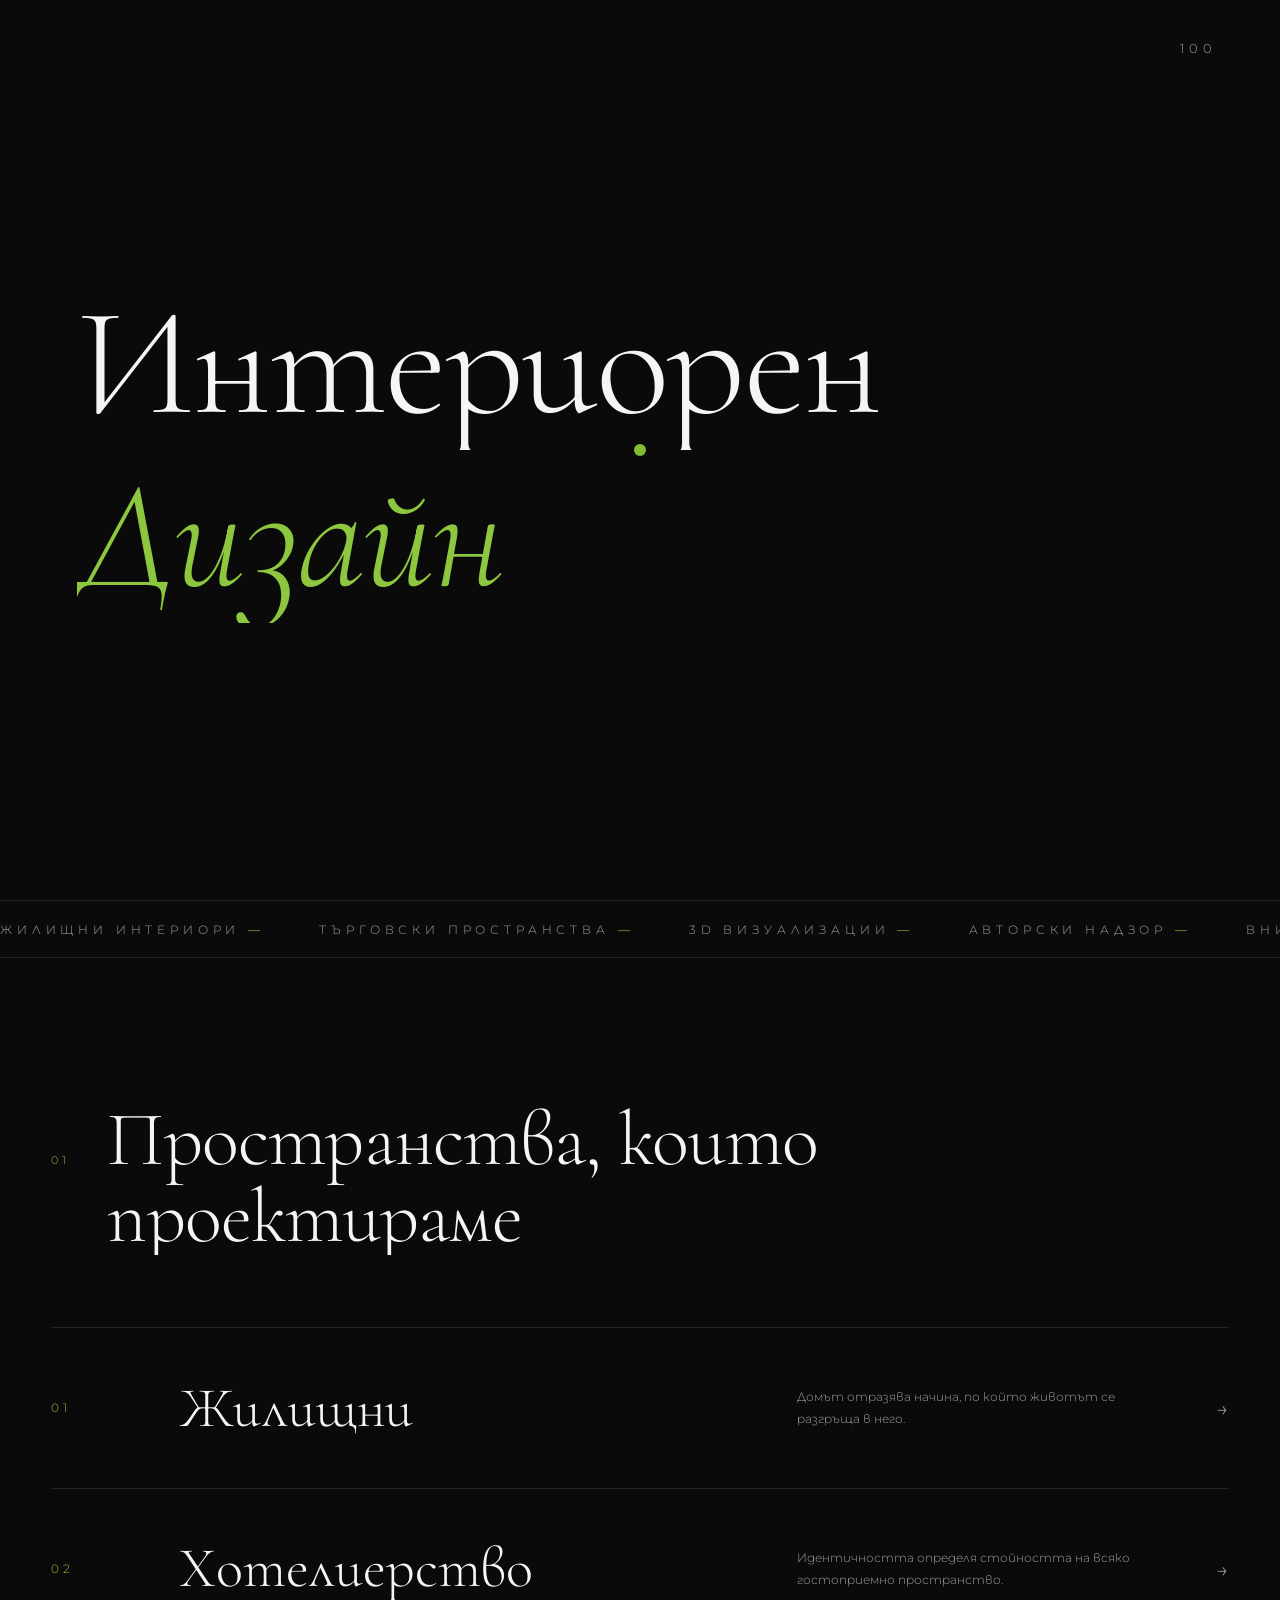
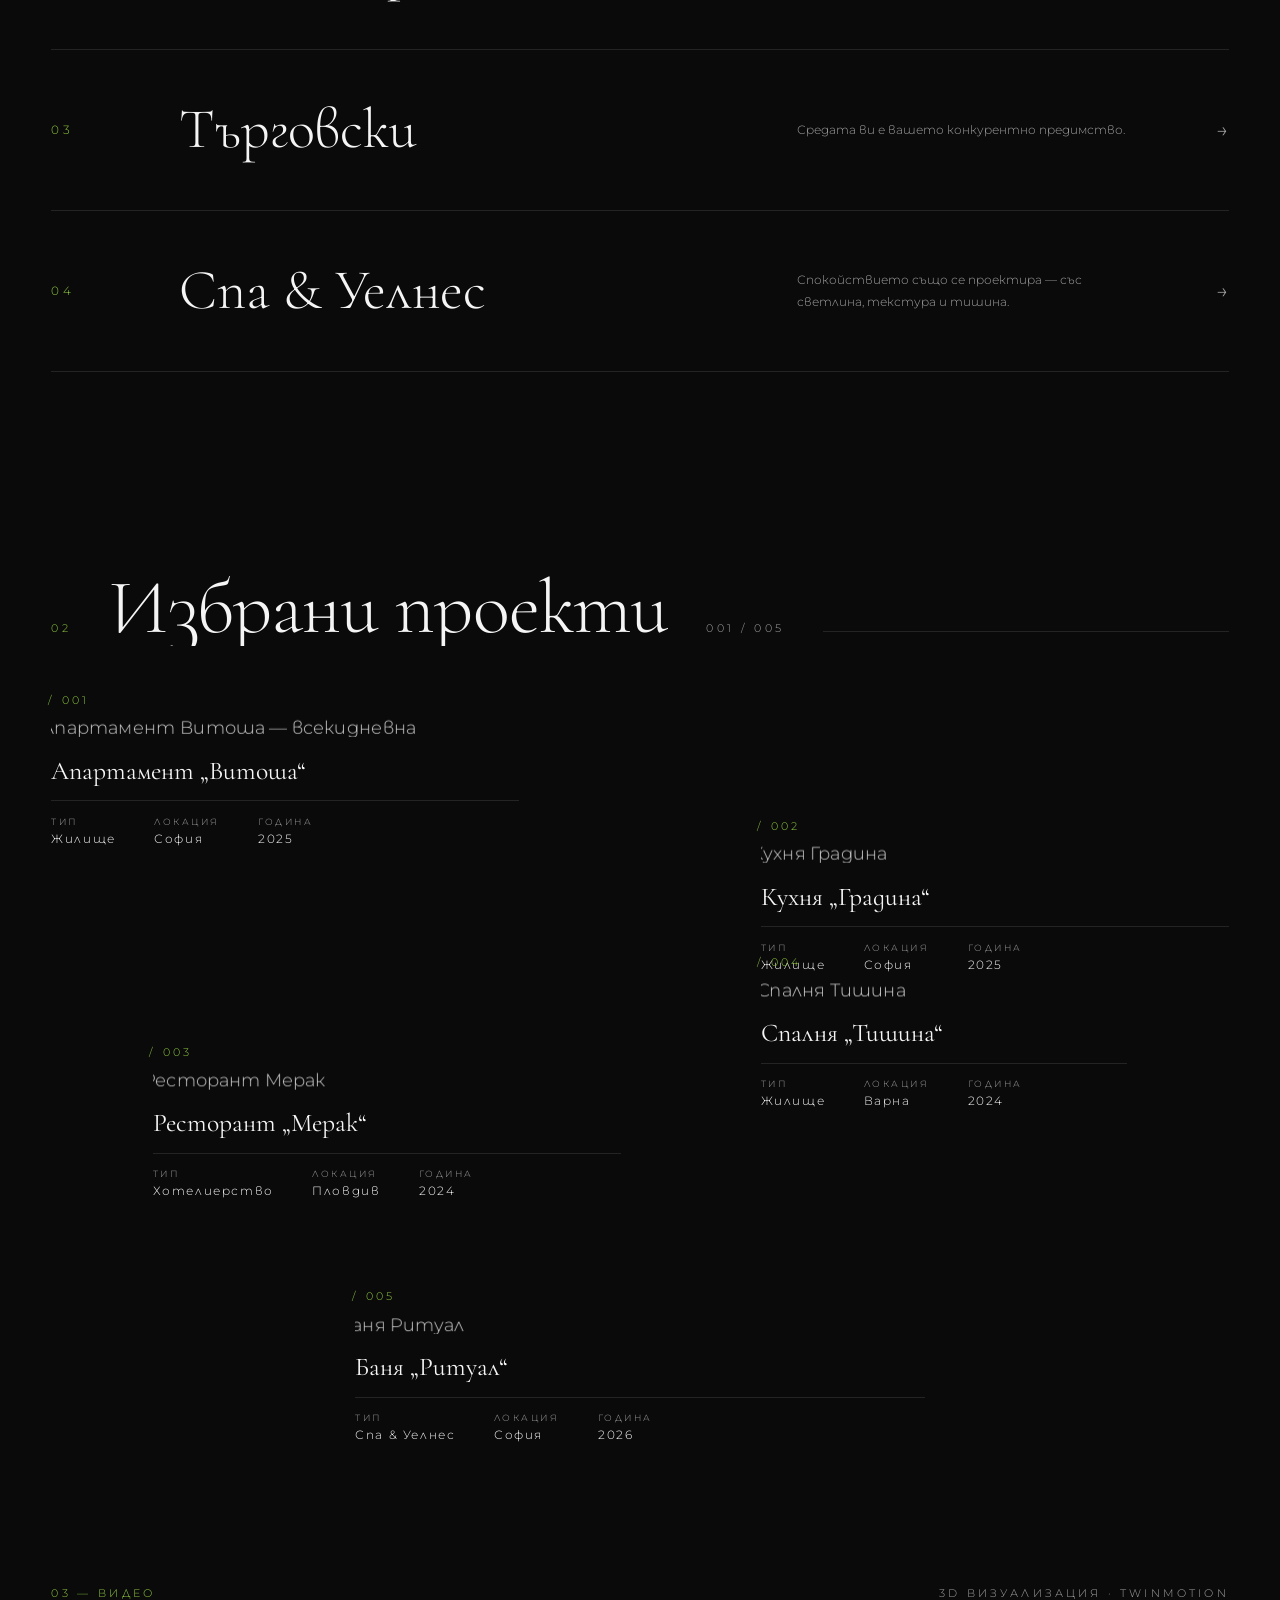
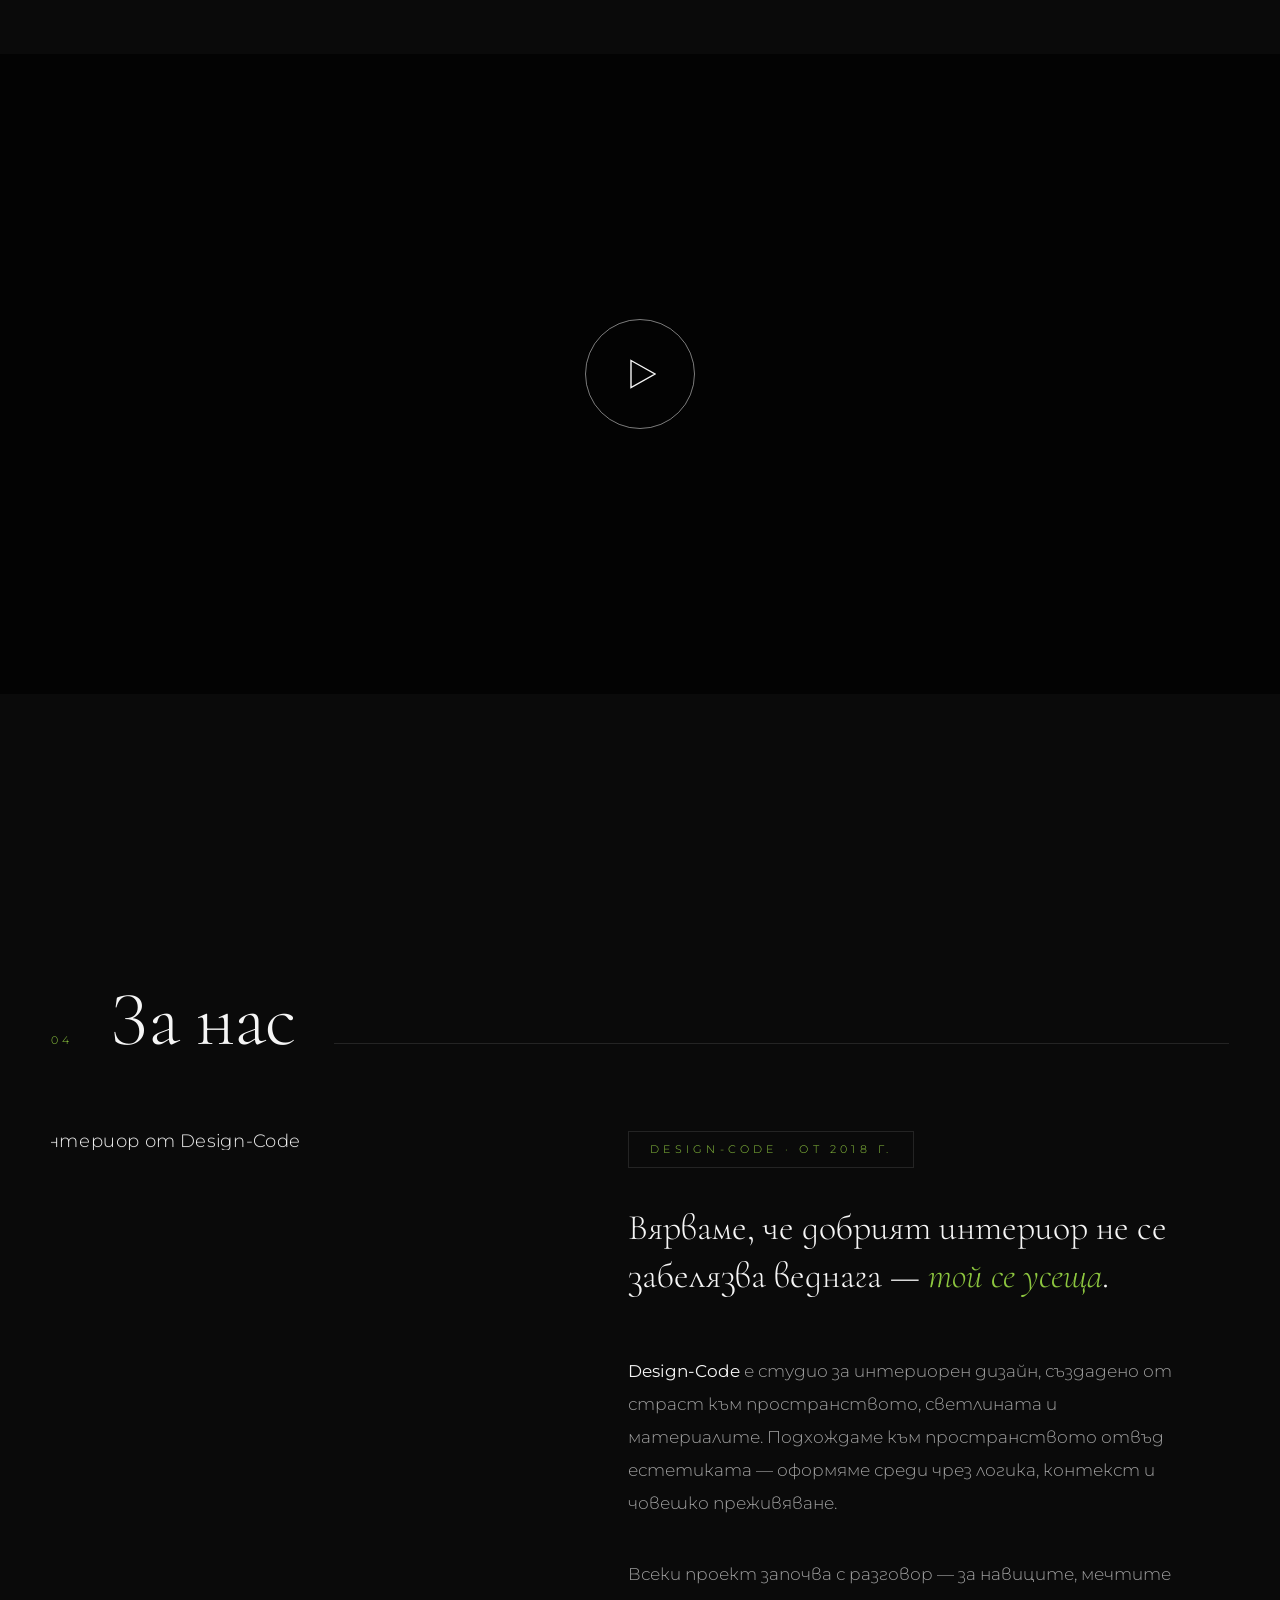
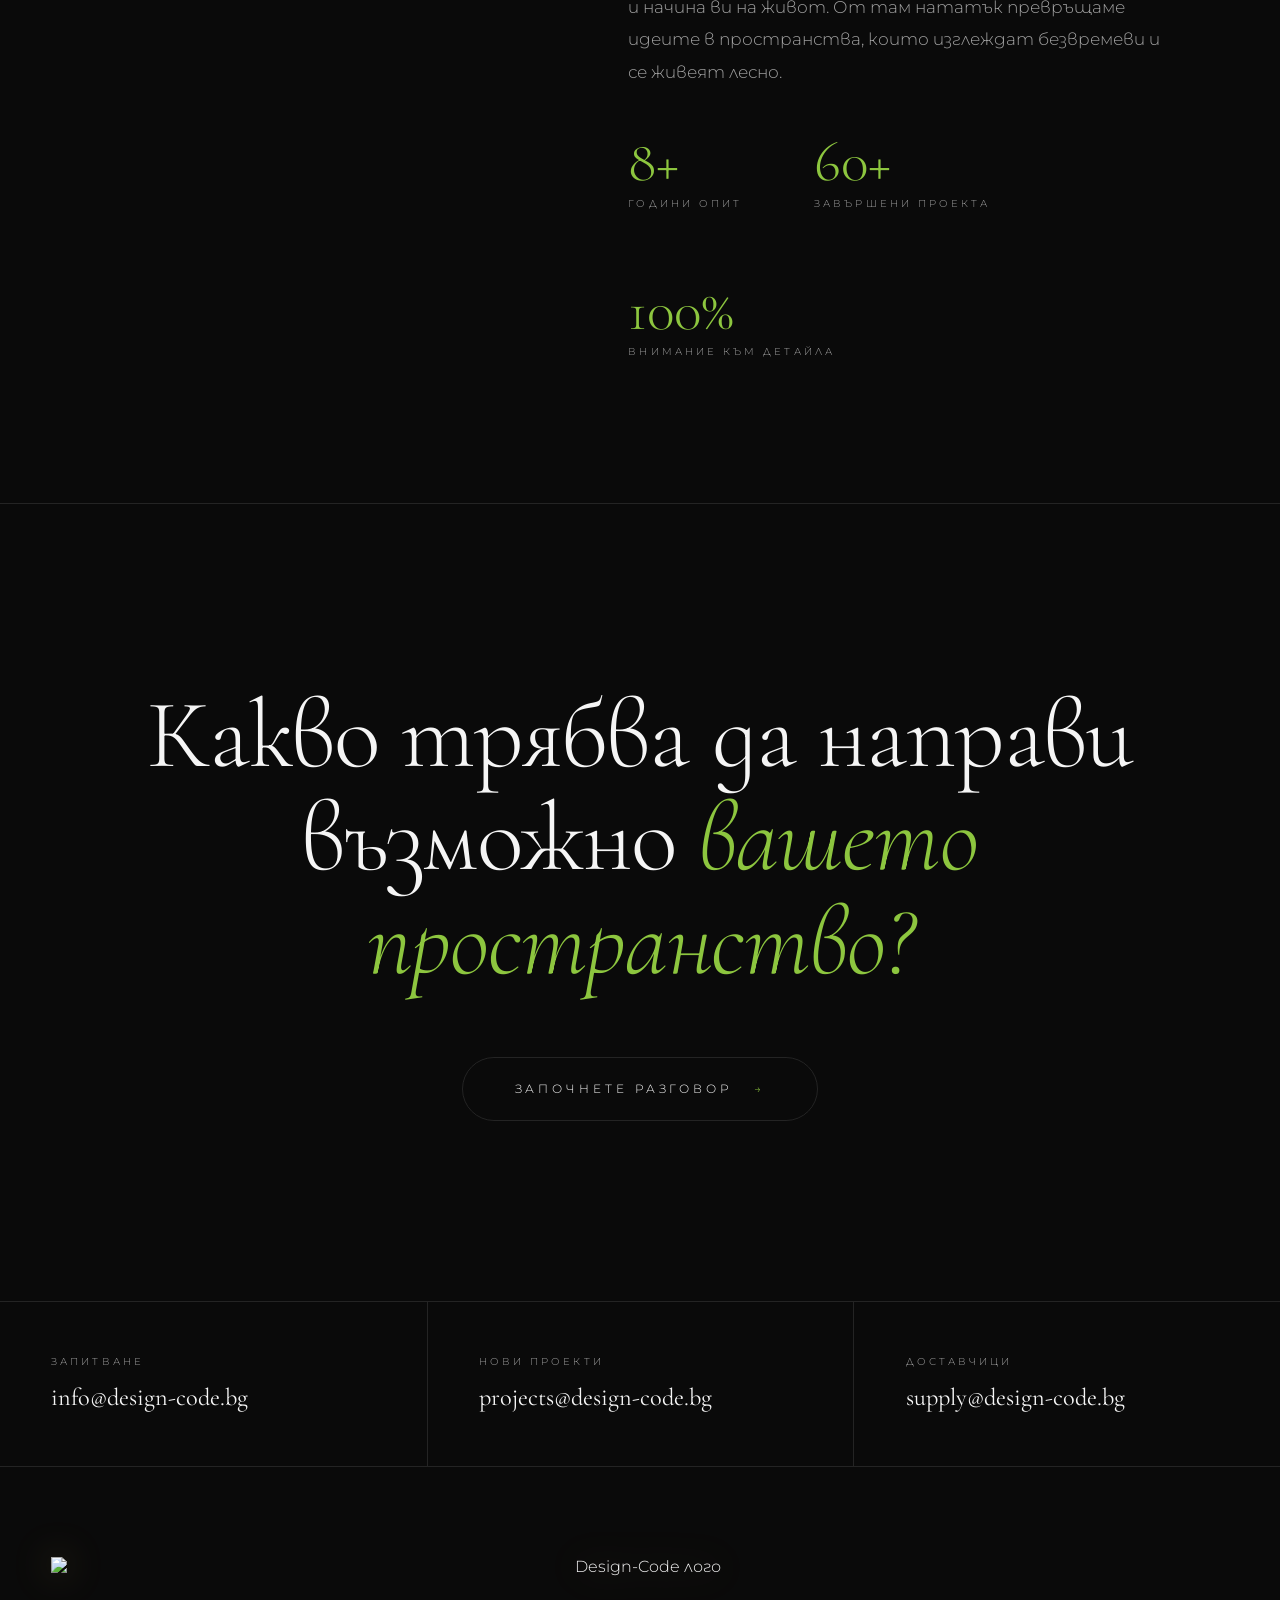
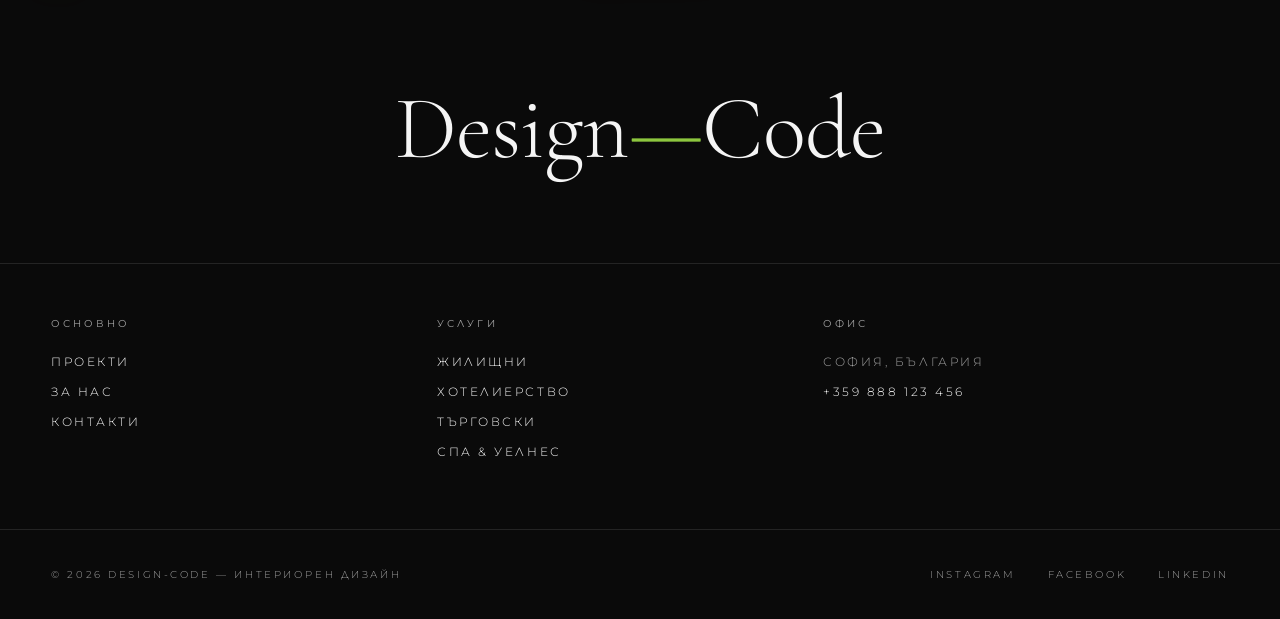
==== index.html @ 2e367672 "Add index.html (main landing page)" ====
<!DOCTYPE html>
<html lang="bg">
<head>
<meta charset="UTF-8">
<meta name="viewport" content="width=device-width, initial-scale=1.0">
<title>Design-Code — Интериорен Дизайн</title>
<meta name="description" content="Design-Code — студио за луксозен интериорен дизайн. Създаваме пространства с внимание към детайла.">
<link rel="icon" type="image/png" href="assets/favicon.png">
<link rel="preconnect" href="https://fonts.googleapis.com">
<link rel="preconnect" href="https://fonts.gstatic.com" crossorigin>
<link href="https://fonts.googleapis.com/css2?family=Cormorant+Garamond:ital,wght@0,300;0,400;1,300;1,400&family=Montserrat:wght@200;300;400;500&display=swap" rel="stylesheet">
<style>
:root{
  --bg:#0a0a0a;
  --panel:#141414;
  --line:#242424;
  --text:#f5f5f5;
  --muted:#a0a0a0;
  --accent:#8dc63f;
  --accent-dim:#6fa832;
  --gold:#d8b454;
  --ease:cubic-bezier(0.83,0.01,0.29,1);
  --serif:'Cormorant Garamond',serif;
  --sans:'Montserrat',sans-serif;
}
*{margin:0;padding:0;box-sizing:border-box}
html{scroll-behavior:auto}
body{
  background:var(--bg);
  color:var(--text);
  font-family:var(--sans);
  font-weight:300;
  overflow-x:hidden;
  cursor:none;
}
::selection{background:var(--accent);color:#0a0a0a}
::-webkit-scrollbar{width:7px}
::-webkit-scrollbar-track{background:var(--bg)}
::-webkit-scrollbar-thumb{background:#2c2c2c;border-radius:10px}
a{color:inherit;text-decoration:none;cursor:none}
button{cursor:none}
img{display:block;max-width:100%}

/* ---------- custom cursor ---------- */
.cursor{
  position:fixed;top:0;left:0;
  width:12px;height:12px;border-radius:50%;
  background:var(--accent);
  mix-blend-mode:difference;
  pointer-events:none;z-index:1200;
  transition:width .35s var(--ease),height .35s var(--ease),opacity .3s;
}
.cursor.is-hover{width:56px;height:56px}
@media (hover:none){.cursor{display:none}body,a,button{cursor:auto}}

/* ---------- loader ---------- */
.loader{
  position:fixed;inset:0;z-index:1100;
  background:var(--bg);
  display:flex;flex-direction:column;justify-content:center;
  padding:0 6vw;
  transition:opacity .8s var(--ease);
}
.loader.done{opacity:0;pointer-events:none}
.loader__pct{
  position:absolute;top:4.5vh;right:5vw;
  font-size:.8rem;letter-spacing:.35em;color:var(--muted);
}
.loader__line{overflow:hidden;height:13.5vw;display:flex;align-items:center}
.loader__line span{
  display:block;
  font-family:var(--serif);font-weight:300;
  font-size:12vw;line-height:1;letter-spacing:-.01em;
  transform:translate3d(0,115%,0);
}
.loader__line:nth-child(3) span{font-style:italic;color:var(--accent)}
.loader.go .loader__line span{
  transform:translate3d(0,0,0);
  transition:transform 1.6s var(--ease);
}
.loader.go .loader__line:nth-child(3) span{transition-delay:.18s}

/* ---------- nav ---------- */
.nav{
  position:fixed;top:0;left:0;right:0;z-index:900;
  display:flex;justify-content:space-between;align-items:stretch;
  padding:0 4vw;
  transition:transform .6s var(--ease),background .4s;
}
.nav.hidden{transform:translateY(-110%)}
.nav.scrolled{background:rgba(10,10,10,.85);backdrop-filter:blur(14px)}
.nav__brand{display:flex;align-items:center;gap:.9rem;padding:1.4rem 0}
.nav__brand img{height:44px;width:auto;filter:drop-shadow(0 0 12px rgba(216,180,84,.25))}
.nav__name{font-size:.72rem;letter-spacing:.42em;text-transform:uppercase;font-weight:400}
.nav__name em{font-style:normal;color:var(--accent)}
.nav__links{display:flex;align-items:stretch}
.nav__item{position:relative;display:flex;align-items:center}
.nav__links a,.nav__drop-btn{
  display:flex;align-items:center;gap:.5rem;
  font-family:var(--sans);font-size:.66rem;letter-spacing:.3em;text-transform:uppercase;color:var(--muted);
  padding:1.6rem 1.5rem;background:none;border:0;
  border-left:1px solid var(--line);
  transition:color .3s;
}
.nav__item:last-child{border-right:1px solid var(--line)}
.nav__links a:hover,.nav__drop-btn:hover,.nav__item.open .nav__drop-btn{color:var(--text)}
.nav__drop-btn .plus{display:inline-block;transition:transform .45s var(--ease);color:var(--accent)}
.nav__item.open .plus{transform:rotate(45deg)}
/* dropdown */
.dropdown{
  position:absolute;top:100%;left:0;min-width:22rem;
  background:rgba(14,14,14,.97);backdrop-filter:blur(18px);
  border:1px solid var(--line);border-top:0;
  opacity:0;visibility:hidden;transform:translateY(-8px);
  transition:.45s var(--ease);
}
.nav__item.open .dropdown{opacity:1;visibility:visible;transform:none}
.dropdown a{
  display:flex;align-items:baseline;gap:1.1rem;
  padding:1.15rem 1.5rem;border:0;border-top:1px solid var(--line);
  font-size:.66rem;letter-spacing:.26em;text-transform:uppercase;color:var(--muted);
  transition:color .3s,padding-left .4s var(--ease),background .3s;
}
.dropdown a i{font-style:normal;font-size:.6rem;color:var(--accent);letter-spacing:.15em}
.dropdown a:hover{color:var(--text);padding-left:2.1rem;background:rgba(141,198,63,.05)}

.burger{display:none;flex-direction:column;gap:7px;background:none;border:0;padding:6px;align-self:center}
.burger span{display:block;width:30px;height:1px;background:var(--text);transition:.4s var(--ease)}
.burger.open span:nth-child(1){transform:rotate(45deg) translate(4px,4px)}
.burger.open span:nth-child(2){transform:rotate(-45deg) translate(4px,-4px)}
.menu-overlay{
  position:fixed;inset:0;z-index:850;background:rgba(10,10,10,.97);
  display:flex;flex-direction:column;justify-content:center;padding:0 8vw;gap:2.2rem;
  opacity:0;visibility:hidden;transition:.5s var(--ease);
}
.menu-overlay.open{opacity:1;visibility:visible}
.menu-overlay a{
  font-family:var(--serif);font-size:11vw;line-height:1;font-weight:300;
  color:var(--text);transition:color .3s,letter-spacing .5s var(--ease);
}
.menu-overlay a:hover{color:var(--accent);letter-spacing:.04em}

/* ---------- hero ---------- */
.hero{
  min-height:100svh;position:relative;
  display:flex;flex-direction:column;justify-content:flex-end;
  padding:16vh 4vw 7vh;overflow:hidden;
}
.hero__bg{position:absolute;inset:0;z-index:0}
.hero__bg img{
  width:100%;height:112%;object-fit:cover;
  filter:brightness(.34) saturate(.85);
  transform:scale(1.08);
  animation:heroZoom 14s var(--ease) forwards;
}
@keyframes heroZoom{to{transform:scale(1)}}
.hero__bg::after{
  content:"";position:absolute;inset:0;
  background:linear-gradient(180deg,rgba(10,10,10,.55) 0%,rgba(10,10,10,.15) 45%,rgba(10,10,10,.88) 100%);
}
.hero__inner{position:relative;z-index:1}
.hero__line{overflow:hidden}
.hero__line span{
  display:block;
  font-family:var(--serif);font-weight:300;
  font-size:clamp(3.4rem,14.5vw,15rem);
  line-height:.94;letter-spacing:-.015em;
  transform:translate3d(0,115%,0);
}
.hero__line--two{text-align:right}
.hero__line--two span{font-style:italic;color:transparent;-webkit-text-stroke:1px var(--text);transition:color 1.2s ease .9s}
.hero.loaded .hero__line span{transform:translate3d(0,0,0);transition:transform 1.7s var(--ease)}
.hero.loaded .hero__line--two span{transition-delay:.15s;color:var(--accent)}
.hero__meta{
  display:flex;justify-content:space-between;align-items:flex-end;
  margin-top:8vh;gap:2rem;
  font-size:.66rem;letter-spacing:.34em;text-transform:uppercase;color:var(--muted);
  opacity:0;transition:opacity 1.2s ease 1.1s;
}
.hero.loaded .hero__meta{opacity:1}
.hero__cta{
  display:inline-flex;align-items:center;gap:1.2rem;
  font-size:.7rem;letter-spacing:.34em;text-transform:uppercase;color:var(--text);
  border-bottom:1px solid var(--line);padding-bottom:.9rem;
  transition:border-color .4s;
}
.hero__cta .arr{
  display:inline-block;transition:transform .5s var(--ease);color:var(--accent);font-size:1rem;
}
.hero__cta:hover{border-color:var(--accent)}
.hero__cta:hover .arr{transform:translateX(10px)}
.hero__scroll{display:flex;align-items:center;gap:.9rem}
.hero__scroll i{
  display:block;width:1px;height:56px;background:linear-gradient(var(--accent),transparent);
  animation:drip 2.2s var(--ease) infinite;
}
@keyframes drip{0%{transform:scaleY(0);transform-origin:top}45%{transform:scaleY(1);transform-origin:top}55%{transform:scaleY(1);transform-origin:bottom}100%{transform:scaleY(0);transform-origin:bottom}}

/* ---------- marquee ---------- */
.marquee{
  border-top:1px solid var(--line);border-bottom:1px solid var(--line);
  overflow:hidden;white-space:nowrap;padding:1.15rem 0;position:relative;z-index:2;background:var(--bg);
}
.marquee__track{display:inline-flex;gap:3.4rem;animation:roll 26s linear infinite;will-change:transform}
.marquee__track span{font-size:.72rem;letter-spacing:.42em;text-transform:uppercase;color:var(--muted)}
.marquee__track b{color:var(--accent);font-weight:400}
@keyframes roll{to{transform:translateX(-50%)}}

/* ---------- shared section ---------- */
.section{padding:16vh 4vw;position:relative}
.section__head{display:flex;align-items:baseline;gap:2.4rem;margin-bottom:8vh}
.section__index{font-size:.7rem;letter-spacing:.3em;color:var(--accent)}
.section__counter{font-size:.7rem;letter-spacing:.3em;color:var(--muted)}
.section__title{
  font-family:var(--serif);font-weight:300;
  font-size:clamp(2.6rem,6vw,5.6rem);line-height:1;letter-spacing:-.01em;
  overflow:hidden;
}
.section__title span{display:block;transform:translate3d(0,110%,0);transition:transform 1.4s var(--ease)}
.inview .section__title span{transform:translate3d(0,0,0)}
.section__rule{flex:1;height:1px;background:var(--line);transform:scaleX(0);transform-origin:left;transition:transform 1.6s var(--ease) .2s}
.inview .section__rule{transform:scaleX(1)}

.reveal{opacity:0;transform:translateY(60px);transition:opacity 1.1s ease,transform 1.3s var(--ease)}
.inview .reveal,.reveal.inview{opacity:1;transform:none}
.reveal[data-d="1"]{transition-delay:.12s}.reveal[data-d="2"]{transition-delay:.24s}
.reveal[data-d="3"]{transition-delay:.36s}.reveal[data-d="4"]{transition-delay:.48s}

/* ---------- spaces (numbered rows + floating preview) ---------- */
.spaces{border-top:1px solid var(--line)}
.space{
  display:grid;grid-template-columns:6rem 1fr minmax(14rem,22rem) 3rem;align-items:center;gap:2rem;
  padding:3.2rem 0;border-bottom:1px solid var(--line);position:relative;
}
.space::before{
  content:"";position:absolute;inset:0;background:var(--panel);
  transform:scaleY(0);transform-origin:bottom;transition:transform .6s var(--ease);
}
.space:hover::before{transform:scaleY(1)}
.space>*{position:relative}
.space__num{font-size:.72rem;letter-spacing:.3em;color:var(--accent)}
.space__name{
  font-family:var(--serif);font-weight:300;
  font-size:clamp(1.9rem,4.4vw,3.8rem);line-height:1.02;
  transition:transform .6s var(--ease),color .4s;
}
.space:hover .space__name{transform:translateX(1.6rem);color:var(--accent)}
.space__desc{font-size:.78rem;line-height:1.75;color:var(--muted)}
.space__arr{
  justify-self:end;font-size:1.3rem;color:var(--muted);
  transition:transform .5s var(--ease),color .3s;
}
.space:hover .space__arr{transform:translateX(8px) rotate(-45deg);color:var(--accent)}
.space-preview{
  position:fixed;top:0;left:0;z-index:600;pointer-events:none;
  width:min(24vw,330px);aspect-ratio:3/2;overflow:hidden;
  opacity:0;
  transition:opacity .45s var(--ease);
  box-shadow:0 30px 80px rgba(0,0,0,.6);
}
.space-preview.on{opacity:1}
.space-preview img{position:absolute;inset:0;width:100%;height:100%;object-fit:cover;opacity:0;transition:opacity .4s}
.space-preview img.active{opacity:1}

/* ---------- projects ---------- */
.projects{display:grid;grid-template-columns:repeat(12,1fr);gap:7vh 3vw}
.project{position:relative;display:block}
.project:nth-child(1){grid-column:1/6}
.project:nth-child(2){grid-column:8/13;margin-top:14vh}
.project:nth-child(3){grid-column:2/7;margin-top:4vh}
.project:nth-child(4){grid-column:8/12;margin-top:-6vh}
.project:nth-child(5){grid-column:4/10;margin-top:6vh}
.project__frame{overflow:hidden;position:relative}
.project__frame img{
  width:100%;height:auto;
  transform:scale(1.12);
  transition:transform 1.4s var(--ease),filter 1.4s var(--ease);
  filter:brightness(.82);
  will-change:transform;
}
.project:hover .project__frame img{transform:scale(1.02);filter:brightness(1)}
.project__frame::after{
  content:"Виж проекта";
  position:absolute;inset:0;display:flex;align-items:center;justify-content:center;
  font-size:.66rem;letter-spacing:.4em;text-transform:uppercase;color:var(--text);
  background:rgba(10,10,10,.45);opacity:0;transition:opacity .5s;
}
.project:hover .project__frame::after{opacity:1}
.project__info{display:flex;justify-content:space-between;align-items:baseline;margin-top:1.1rem}
.project__name{font-family:var(--serif);font-size:1.6rem;font-weight:400}
.project__num{
  position:absolute;top:-1.6rem;left:-.2rem;
  font-size:.68rem;letter-spacing:.3em;color:var(--accent);
}
.project__meta{
  display:flex;gap:2.4rem;margin-top:.9rem;padding-top:.9rem;border-top:1px solid var(--line);
}
.project__meta div{display:flex;flex-direction:column;gap:.3rem}
.project__meta dt{font-size:.56rem;letter-spacing:.28em;text-transform:uppercase;color:var(--muted)}
.project__meta dd{font-size:.72rem;letter-spacing:.14em;color:var(--text)}

/* ---------- showreel ---------- */
.showreel{padding:0 0 16vh}
.showreel__head{padding:0 4vw;margin-bottom:6vh;display:flex;justify-content:space-between;align-items:baseline}
.showreel__label{font-size:.7rem;letter-spacing:.3em;color:var(--accent);text-transform:uppercase}
.showreel__hint{font-size:.66rem;letter-spacing:.3em;color:var(--muted);text-transform:uppercase}
.showreel__wrap{position:relative;width:100%;overflow:hidden;background:#000}
.showreel__wrap video{width:100%;height:auto;display:block;filter:brightness(.92)}
.showreel__btn{
  position:absolute;inset:0;display:flex;align-items:center;justify-content:center;
  background:rgba(10,10,10,.35);transition:opacity .5s,visibility .5s;
}
.showreel__btn.hide{opacity:0;visibility:hidden}
.showreel__play{
  width:110px;height:110px;border-radius:50%;
  border:1px solid rgba(245,245,245,.5);
  display:flex;align-items:center;justify-content:center;
  transition:transform .5s var(--ease),border-color .4s,background .4s;
  backdrop-filter:blur(6px);
}
.showreel__play svg{margin-left:5px;stroke:var(--text);transition:stroke .3s}
.showreel__btn:hover .showreel__play{transform:scale(1.12);border-color:var(--accent);background:rgba(141,198,63,.12)}
.showreel__btn:hover .showreel__play svg{stroke:var(--accent)}

/* ---------- about ---------- */
.about{display:grid;grid-template-columns:5fr 6fr;gap:6vw;align-items:start}
.about__sticky{position:sticky;top:14vh}
.about__sticky .frame{overflow:hidden}
.about__sticky img{transform:scale(1.15);will-change:transform}
.about__since{
  display:inline-block;font-size:.66rem;letter-spacing:.4em;text-transform:uppercase;
  color:var(--accent);border:1px solid var(--line);padding:.7rem 1.3rem;margin-bottom:4vh;
}
.about__text p{
  font-size:clamp(1rem,1.35vw,1.25rem);line-height:1.9;color:var(--muted);
  margin-bottom:2.4rem;max-width:34rem;
}
.about__text p strong{color:var(--text);font-weight:400}
.about__lead{
  font-family:var(--serif);font-weight:300;
  font-size:clamp(1.7rem,2.8vw,2.6rem)!important;line-height:1.35!important;
  color:var(--text)!important;margin-bottom:3.4rem!important;
}
.stats{display:flex;gap:4.5rem;margin-top:5vh;flex-wrap:wrap}
.stat b{
  display:block;font-family:var(--serif);font-weight:300;
  font-size:clamp(2.6rem,4.5vw,4.2rem);line-height:1;color:var(--accent);
}
.stat span{font-size:.64rem;letter-spacing:.3em;text-transform:uppercase;color:var(--muted)}

/* ---------- big CTA ---------- */
.cta{
  border-top:1px solid var(--line);
  padding:20vh 4vw;text-align:center;position:relative;overflow:hidden;
}
.cta__big{
  font-family:var(--serif);font-weight:300;
  font-size:clamp(2.6rem,7.6vw,7.6rem);line-height:1.06;letter-spacing:-.01em;
}
.cta__big em{font-style:italic;color:var(--accent)}
.cta__btn{
  display:inline-flex;align-items:center;gap:1.4rem;margin-top:7vh;
  padding:1.5rem 3.2rem;border:1px solid var(--line);border-radius:10rem;
  font-size:.72rem;letter-spacing:.34em;text-transform:uppercase;color:var(--text);
  transition:border-color .4s,background .4s,color .4s;
  position:relative;overflow:hidden;
}
.cta__btn .arr{color:var(--accent);transition:transform .5s var(--ease)}
.cta__btn:hover{border-color:var(--accent);background:rgba(141,198,63,.08)}
.cta__btn:hover .arr{transform:translateX(8px)}

/* ---------- footer ---------- */
.footer{border-top:1px solid var(--line);position:relative;overflow:hidden}
.footer__emails{
  display:grid;grid-template-columns:repeat(3,1fr);
  border-bottom:1px solid var(--line);
}
.footer__email{
  padding:3.4rem 4vw;border-left:1px solid var(--line);
  display:flex;flex-direction:column;gap:1rem;transition:background .4s;
}
.footer__email:first-child{border-left:0}
.footer__email:hover{background:var(--panel)}
.footer__email span{font-size:.6rem;letter-spacing:.32em;text-transform:uppercase;color:var(--muted)}
.footer__email a{
  font-family:var(--serif);font-size:clamp(1.1rem,1.9vw,1.7rem);font-weight:400;
  transition:color .3s;
}
.footer__email a:hover{color:var(--accent)}
.footer__mark{
  padding:10vh 4vw;text-align:center;border-bottom:1px solid var(--line);
}
.footer__mark img{height:88px;width:auto;margin:0 auto 2.4rem;filter:drop-shadow(0 0 18px rgba(216,180,84,.3))}
.footer__word{
  font-family:var(--serif);font-weight:300;
  font-size:clamp(2.4rem,7vw,7rem);line-height:1;letter-spacing:-.01em;
}
.footer__word em{font-style:italic;color:var(--accent)}
.footer__cols{
  display:grid;grid-template-columns:1fr 1fr 1.2fr;gap:3rem;
  padding:6vh 4vw;border-bottom:1px solid var(--line);
}
.footer__col h4{font-size:.6rem;letter-spacing:.32em;text-transform:uppercase;color:var(--muted);margin-bottom:1.6rem;font-weight:400}
.footer__col a,.footer__col p{
  display:block;font-size:.72rem;letter-spacing:.22em;text-transform:uppercase;
  color:var(--text);margin-bottom:1rem;transition:color .3s,padding-left .35s var(--ease);
}
.footer__col a:hover{color:var(--accent);padding-left:.6rem}
.footer__col p{color:var(--muted)}
.footer__bottom{
  display:flex;justify-content:space-between;align-items:center;flex-wrap:wrap;gap:1.4rem;
  padding:2.4rem 4vw;
  font-size:.62rem;letter-spacing:.26em;text-transform:uppercase;color:var(--muted);
}
.footer__bottom .socials{display:flex;gap:2rem}
.footer__bottom a:hover{color:var(--accent)}

/* ---------- responsive ---------- */
@media(max-width:960px){
  .nav__links{display:none}
  .burger{display:flex}
  .projects .project{grid-column:1/13!important;margin-top:0!important}
  .space{grid-template-columns:3.4rem 1fr 2rem}
  .space__desc{display:none}
  .space-preview{display:none}
  .about{grid-template-columns:1fr}
  .about__sticky{position:static}
  .footer__emails{grid-template-columns:1fr}
  .footer__email{border-left:0;border-top:1px solid var(--line)}
  .footer__email:first-child{border-top:0}
  .footer__cols{grid-template-columns:1fr 1fr}
  .hero__meta{flex-direction:column;align-items:flex-start;gap:2rem}
}
</style>
</head>
<body>

<div class="cursor" id="cursor"></div>

<!-- floating space preview -->
<div class="space-preview" id="spacePreview">
  <img src="assets/project-living.jpg" alt="" data-space="1" class="active">
  <img src="assets/project-restaurant.jpg" alt="" data-space="2">
  <img src="assets/project-kitchen.jpg" alt="" data-space="3">
  <img src="assets/project-bathroom.jpg" alt="" data-space="4">
</div>

<!-- LOADER -->
<div class="loader" id="loader">
  <div class="loader__pct" id="pct">00</div>
  <div class="loader__line"><span>Интериорен</span></div>
  <div class="loader__line"><span>Дизайн</span></div>
</div>

<!-- NAV -->
<header class="nav" id="nav">
  <a href="#top" class="nav__brand" data-hover>
    <img src="assets/logo.png" alt="Design-Code лого">
    <span class="nav__name">Design<em>—</em>Code</span>
  </a>
  <nav class="nav__links">
    <div class="nav__item"><a href="#projects" data-hover>Проекти</a></div>
    <div class="nav__item" id="svcDrop">
      <button class="nav__drop-btn" data-hover>Услуги<span class="plus">+</span></button>
      <div class="dropdown">
        <a href="#spaces" data-hover><i>01</i>Жилищни</a>
        <a href="#spaces" data-hover><i>02</i>Хотелиерство</a>
        <a href="#spaces" data-hover><i>03</i>Търговски</a>
        <a href="#spaces" data-hover><i>04</i>Спа &amp; Уелнес</a>
      </div>
    </div>
    <div class="nav__item"><a href="#about" data-hover>За нас</a></div>
    <div class="nav__item"><a href="#contact" data-hover>Контакти</a></div>
  </nav>
  <button class="burger" id="burger" aria-label="Меню" data-hover><span></span><span></span></button>
</header>

<div class="menu-overlay" id="menu">
  <a href="#projects" data-hover>Проекти</a>
  <a href="#spaces" data-hover>Услуги</a>
  <a href="#about" data-hover>За нас</a>
  <a href="#contact" data-hover>Контакти</a>
</div>

<main id="top">

  <!-- HERO -->
  <section class="hero" id="hero">
    <div class="hero__bg"><img src="assets/project-restaurant.jpg" alt="" aria-hidden="true"></div>
    <div class="hero__inner">
      <div class="hero__line"><span>Интериорен</span></div>
      <div class="hero__line hero__line--two"><span>Дизайн</span></div>
      <div class="hero__meta">
        <span>Студио Design-Code — София</span>
        <a class="hero__cta" href="#projects" data-hover>Вижте проектите<span class="arr">&#8594;</span></a>
        <span class="hero__scroll"><i></i>Скролирайте</span>
      </div>
    </div>
  </section>

  <!-- MARQUEE -->
  <div class="marquee" aria-hidden="true">
    <div class="marquee__track" id="marquee">
      <span>Жилищни интериори <b>—</b></span><span>Търговски пространства <b>—</b></span><span>3D визуализации <b>—</b></span><span>Авторски надзор <b>—</b></span><span>Внимание към детайла <b>—</b></span>
    </div>
  </div>

  <!-- SPACES WE DESIGN -->
  <section class="section" id="spaces">
    <div class="section__head">
      <span class="section__index">01</span>
      <h2 class="section__title"><span>Пространства, които проектираме</span></h2>
      <span class="section__rule"></span>
    </div>
    <div class="spaces">
      <div class="space reveal" data-space="1" data-hover>
        <span class="space__num">01</span>
        <h3 class="space__name">Жилищни</h3>
        <p class="space__desc">Домът отразява начина, по който животът се разгръща в него.</p>
        <span class="space__arr">&#8594;</span>
      </div>
      <div class="space reveal" data-d="1" data-space="2" data-hover>
        <span class="space__num">02</span>
        <h3 class="space__name">Хотелиерство</h3>
        <p class="space__desc">Идентичността определя стойността на всяко гостоприемно пространство.</p>
        <span class="space__arr">&#8594;</span>
      </div>
      <div class="space reveal" data-d="2" data-space="3" data-hover>
        <span class="space__num">03</span>
        <h3 class="space__name">Търговски</h3>
        <p class="space__desc">Средата ви е вашето конкурентно предимство.</p>
        <span class="space__arr">&#8594;</span>
      </div>
      <div class="space reveal" data-d="3" data-space="4" data-hover>
        <span class="space__num">04</span>
        <h3 class="space__name">Спа &amp; Уелнес</h3>
        <p class="space__desc">Спокойствието също се проектира — със светлина, текстура и тишина.</p>
        <span class="space__arr">&#8594;</span>
      </div>
    </div>
  </section>

  <!-- PROJECTS -->
  <section class="section" id="projects" style="padding-top:6vh">
    <div class="section__head">
      <span class="section__index">02</span>
      <h2 class="section__title"><span>Избрани проекти</span></h2>
      <span class="section__counter">001&nbsp;/&nbsp;005</span>
      <span class="section__rule"></span>
    </div>
    <div class="projects">
      <a class="project reveal" data-hover href="project-vitosha.html">
        <span class="project__num">/ 001</span>
        <div class="project__frame"><img src="assets/project-living.jpg" alt="Апартамент Витоша — всекидневна" data-parallax="0.06"></div>
        <div class="project__info"><h3 class="project__name">Апартамент „Витоша“</h3></div>
        <dl class="project__meta">
          <div><dt>Тип</dt><dd>Жилище</dd></div>
          <div><dt>Локация</dt><dd>София</dd></div>
          <div><dt>Година</dt><dd>2025</dd></div>
        </dl>
      </a>
      <a class="project reveal" data-d="1" data-hover href="project-gradina.html">
        <span class="project__num">/ 002</span>
        <div class="project__frame"><img src="assets/project-kitchen.jpg" alt="Кухня Градина" data-parallax="0.06"></div>
        <div class="project__info"><h3 class="project__name">Кухня „Градина“</h3></div>
        <dl class="project__meta">
          <div><dt>Тип</dt><dd>Жилище</dd></div>
          <div><dt>Локация</dt><dd>София</dd></div>
          <div><dt>Година</dt><dd>2025</dd></div>
        </dl>
      </a>
      <a class="project reveal" data-hover href="project-merak.html">
        <span class="project__num">/ 003</span>
        <div class="project__frame"><img src="assets/project-restaurant.jpg" alt="Ресторант Мерак" data-parallax="0.06"></div>
        <div class="project__info"><h3 class="project__name">Ресторант „Мерак“</h3></div>
        <dl class="project__meta">
          <div><dt>Тип</dt><dd>Хотелиерство</dd></div>
          <div><dt>Локация</dt><dd>Пловдив</dd></div>
          <div><dt>Година</dt><dd>2024</dd></div>
        </dl>
      </a>
      <a class="project reveal" data-d="1" data-hover href="project-tishina.html">
        <span class="project__num">/ 004</span>
        <div class="project__frame"><img src="assets/project-bedroom.jpg" alt="Спалня Тишина" data-parallax="0.06"></div>
        <div class="project__info"><h3 class="project__name">Спалня „Тишина“</h3></div>
        <dl class="project__meta">
          <div><dt>Тип</dt><dd>Жилище</dd></div>
          <div><dt>Локация</dt><dd>Варна</dd></div>
          <div><dt>Година</dt><dd>2024</dd></div>
        </dl>
      </a>
      <a class="project reveal" data-hover href="project-ritual.html">
        <span class="project__num">/ 005</span>
        <div class="project__frame"><img src="assets/project-bathroom.jpg" alt="Баня Ритуал" data-parallax="0.06"></div>
        <div class="project__info"><h3 class="project__name">Баня „Ритуал“</h3></div>
        <dl class="project__meta">
          <div><dt>Тип</dt><dd>Спа &amp; Уелнес</dd></div>
          <div><dt>Локация</dt><dd>София</dd></div>
          <div><dt>Година</dt><dd>2026</dd></div>
        </dl>
      </a>
    </div>
  </section>

  <!-- SHOWREEL -->
  <section class="showreel">
    <div class="showreel__head">
      <span class="showreel__label">03 — Видео</span>
      <span class="showreel__hint">3D визуализация · Twinmotion</span>
    </div>
    <div class="showreel__wrap reveal" data-hover>
      <video id="reel" src="assets/showreel.mp4" poster="assets/poster.jpg" preload="metadata" playsinline loop></video>
      <div class="showreel__btn" id="reelBtn">
        <div class="showreel__play">
          <svg width="26" height="30" viewBox="0 0 26 30" fill="none"><path d="M1 1.5 L25 15 L1 28.5 Z" stroke-width="1.4" fill="none"/></svg>
        </div>
      </div>
    </div>
  </section>

  <!-- ABOUT -->
  <section class="section" id="about">
    <div class="section__head">
      <span class="section__index">04</span>
      <h2 class="section__title"><span>За нас</span></h2>
      <span class="section__rule"></span>
    </div>
    <div class="about">
      <div class="about__sticky reveal">
        <div class="frame"><img src="assets/project-living.jpg" alt="Интериор от Design-Code" data-parallax="0.08"></div>
      </div>
      <div class="about__text">
        <span class="about__since reveal">Design-Code · от 2018 г.</span>
        <p class="about__lead reveal">Вярваме, че добрият интериор не се забелязва веднага — <em style="color:var(--accent);font-style:italic">той се усеща</em>.</p>
        <p class="reveal" data-d="1"><strong>Design-Code</strong> е студио за интериорен дизайн, създадено от страст към пространството, светлината и материалите. Подхождаме към пространството отвъд естетиката — оформяме среди чрез логика, контекст и човешко преживяване.</p>
        <p class="reveal" data-d="2">Всеки проект започва с разговор — за навиците, мечтите и начина ви на живот. От там нататък превръщаме идеите в пространства, които изглеждат безвремеви и се живеят лесно.</p>
        <div class="stats">
          <div class="stat reveal"><b>8+</b><span>години опит</span></div>
          <div class="stat reveal" data-d="1"><b>60+</b><span>завършени проекта</span></div>
          <div class="stat reveal" data-d="2"><b>100%</b><span>внимание към детайла</span></div>
        </div>
      </div>
    </div>
  </section>

  <!-- BIG CTA -->
  <section class="cta" id="contact">
    <h2 class="cta__big reveal">Какво трябва да направи<br>възможно <em>вашето пространство?</em></h2>
    <a class="cta__btn reveal" data-d="1" href="contact.html" data-hover>Започнете разговор<span class="arr">&#8594;</span></a>
  </section>

</main>

<!-- FOOTER -->
<footer class="footer">
  <div class="footer__emails">
    <div class="footer__email"><span>Запитване</span><a href="mailto:info@design-code.bg" data-hover>info@design-code.bg</a></div>
    <div class="footer__email"><span>Нови проекти</span><a href="mailto:projects@design-code.bg" data-hover>projects@design-code.bg</a></div>
    <div class="footer__email"><span>Доставчици</span><a href="mailto:supply@design-code.bg" data-hover>supply@design-code.bg</a></div>
  </div>
  <div class="footer__mark">
    <img src="assets/logo.png" alt="Design-Code лого">
    <p class="footer__word">Design<em>—</em>Code</p>
  </div>
  <div class="footer__cols">
    <div class="footer__col">
      <h4>Основно</h4>
      <a href="#projects" data-hover>Проекти</a>
      <a href="#about" data-hover>За нас</a>
      <a href="#contact" data-hover>Контакти</a>
    </div>
    <div class="footer__col">
      <h4>Услуги</h4>
      <a href="#spaces" data-hover>Жилищни</a>
      <a href="#spaces" data-hover>Хотелиерство</a>
      <a href="#spaces" data-hover>Търговски</a>
      <a href="#spaces" data-hover>Спа &amp; Уелнес</a>
    </div>
    <div class="footer__col">
      <h4>Офис</h4>
      <p>София, България</p>
      <a href="tel:+359888123456" data-hover>+359 888 123 456</a>
    </div>
  </div>
  <div class="footer__bottom">
    <span>© 2026 Design-Code — Интериорен дизайн</span>
    <span class="socials">
      <a href="#" data-hover>Instagram</a>
      <a href="#" data-hover>Facebook</a>
      <a href="#" data-hover>LinkedIn</a>
    </span>
  </div>
</footer>

<script src="assets/lenis.min.js"></script>
<script>
/* ---------- smooth scroll (Lenis) ---------- */
let lenis=null;
if(window.Lenis){
  lenis=new Lenis({duration:1.25,easing:t=>Math.min(1,1.001-Math.pow(2,-10*t))});
  function raf(t){lenis.raf(t);requestAnimationFrame(raf)}
  requestAnimationFrame(raf);
}
/* anchor links through lenis */
document.querySelectorAll('a[href^="#"]').forEach(a=>{
  a.addEventListener('click',e=>{
    const id=a.getAttribute('href');
    if(id.length>1&&document.querySelector(id)){
      e.preventDefault();
      if(lenis)lenis.scrollTo(id,{offset:0,duration:1.6});
      else document.querySelector(id).scrollIntoView({behavior:'smooth'});
    }
  });
});

/* ---------- loader ---------- */
const loader=document.getElementById('loader'),pct=document.getElementById('pct'),hero=document.getElementById('hero');
let loadPct=0;
const tick=setInterval(()=>{
  loadPct=Math.min(100,loadPct+Math.random()*14);
  pct.textContent=String(Math.floor(loadPct)).padStart(2,'0');
  if(loadPct>=100){
    clearInterval(tick);
    loader.classList.add('go');
    setTimeout(()=>{loader.classList.add('done');hero.classList.add('loaded');},1500);
    setTimeout(()=>loader.remove(),2400);
  }
},90);

/* ---------- custom cursor ---------- */
const cursor=document.getElementById('cursor');
let cx=innerWidth/2,cy=innerHeight/2,tx=cx,ty=cy;
addEventListener('mousemove',e=>{tx=e.clientX;ty=e.clientY});
(function loop(){
  cx+=(tx-cx)*.18;cy+=(ty-cy)*.18;
  cursor.style.transform=`translate(${cx}px,${cy}px) translate(-50%,-50%)`;
  requestAnimationFrame(loop);
})();
document.querySelectorAll('[data-hover],a,button').forEach(el=>{
  el.addEventListener('mouseenter',()=>cursor.classList.add('is-hover'));
  el.addEventListener('mouseleave',()=>cursor.classList.remove('is-hover'));
});

/* ---------- nav hide/show ---------- */
const nav=document.getElementById('nav');let lastY=0;
addEventListener('scroll',()=>{
  const y=scrollY;
  nav.classList.toggle('scrolled',y>60);
  nav.classList.toggle('hidden',y>lastY&&y>300);
  lastY=y;
},{passive:true});

/* ---------- services dropdown ---------- */
const svc=document.getElementById('svcDrop');
const svcBtn=svc.querySelector('.nav__drop-btn');
if(matchMedia('(hover:hover)').matches){
  svc.addEventListener('mouseenter',()=>svc.classList.add('open'));
  svc.addEventListener('mouseleave',()=>svc.classList.remove('open'));
}
svcBtn.addEventListener('click',()=>svc.classList.toggle('open'));
document.addEventListener('click',e=>{if(!svc.contains(e.target))svc.classList.remove('open')});

/* ---------- mobile menu ---------- */
const burger=document.getElementById('burger'),menu=document.getElementById('menu');
burger.addEventListener('click',()=>{burger.classList.toggle('open');menu.classList.toggle('open')});
menu.querySelectorAll('a').forEach(a=>a.addEventListener('click',()=>{burger.classList.remove('open');menu.classList.remove('open')}));

/* ---------- marquee duplication ---------- */
const mq=document.getElementById('marquee');mq.innerHTML+=mq.innerHTML;

/* ---------- scroll reveals ---------- */
const io=new IntersectionObserver(es=>es.forEach(e=>{if(e.isIntersecting){e.target.classList.add('inview');io.unobserve(e.target)}}),{threshold:.18});
document.querySelectorAll('.section,.reveal,.project,.space').forEach(el=>io.observe(el));

/* ---------- spaces floating preview ---------- */
const preview=document.getElementById('spacePreview');
const pImgs=preview.querySelectorAll('img');
let pvx=0,pvy=0,ptx=0,pty=0;
addEventListener('mousemove',e=>{ptx=e.clientX;pty=e.clientY});
(function pvLoop(){
  pvx+=(ptx-pvx)*.09;pvy+=(pty-pvy)*.09;
  preview.style.transform=`translate(${pvx+30}px,${pty-preview.offsetHeight/2}px)`+(preview.classList.contains('on')?' scale(1)':' scale(.85) rotate(-3deg)');
  requestAnimationFrame(pvLoop);
})();
document.querySelectorAll('.space').forEach(row=>{
  row.addEventListener('mouseenter',()=>{
    const id=row.dataset.space;
    pImgs.forEach(im=>im.classList.toggle('active',im.dataset.space===id));
    preview.classList.add('on');
  });
  row.addEventListener('mouseleave',()=>preview.classList.remove('on'));
});

/* ---------- parallax on images ---------- */
const plx=[...document.querySelectorAll('[data-parallax]')];
(function parallax(){
  const vh=innerHeight;
  plx.forEach(img=>{
    const r=img.getBoundingClientRect();
    if(r.bottom<0||r.top>vh)return;
    const prog=(r.top+r.height/2-vh/2)/vh;
    const speed=parseFloat(img.dataset.parallax);
    img.style.translate=`0 ${(-prog*speed*100).toFixed(2)}%`;
  });
  requestAnimationFrame(parallax);
})();

/* ---------- showreel ---------- */
const reel=document.getElementById('reel'),btn=document.getElementById('reelBtn');
btn.addEventListener('click',()=>{reel.play();btn.classList.add('hide')});
reel.addEventListener('click',()=>{if(!reel.paused){reel.pause();btn.classList.remove('hide')}});
</script>
</body>
</html>
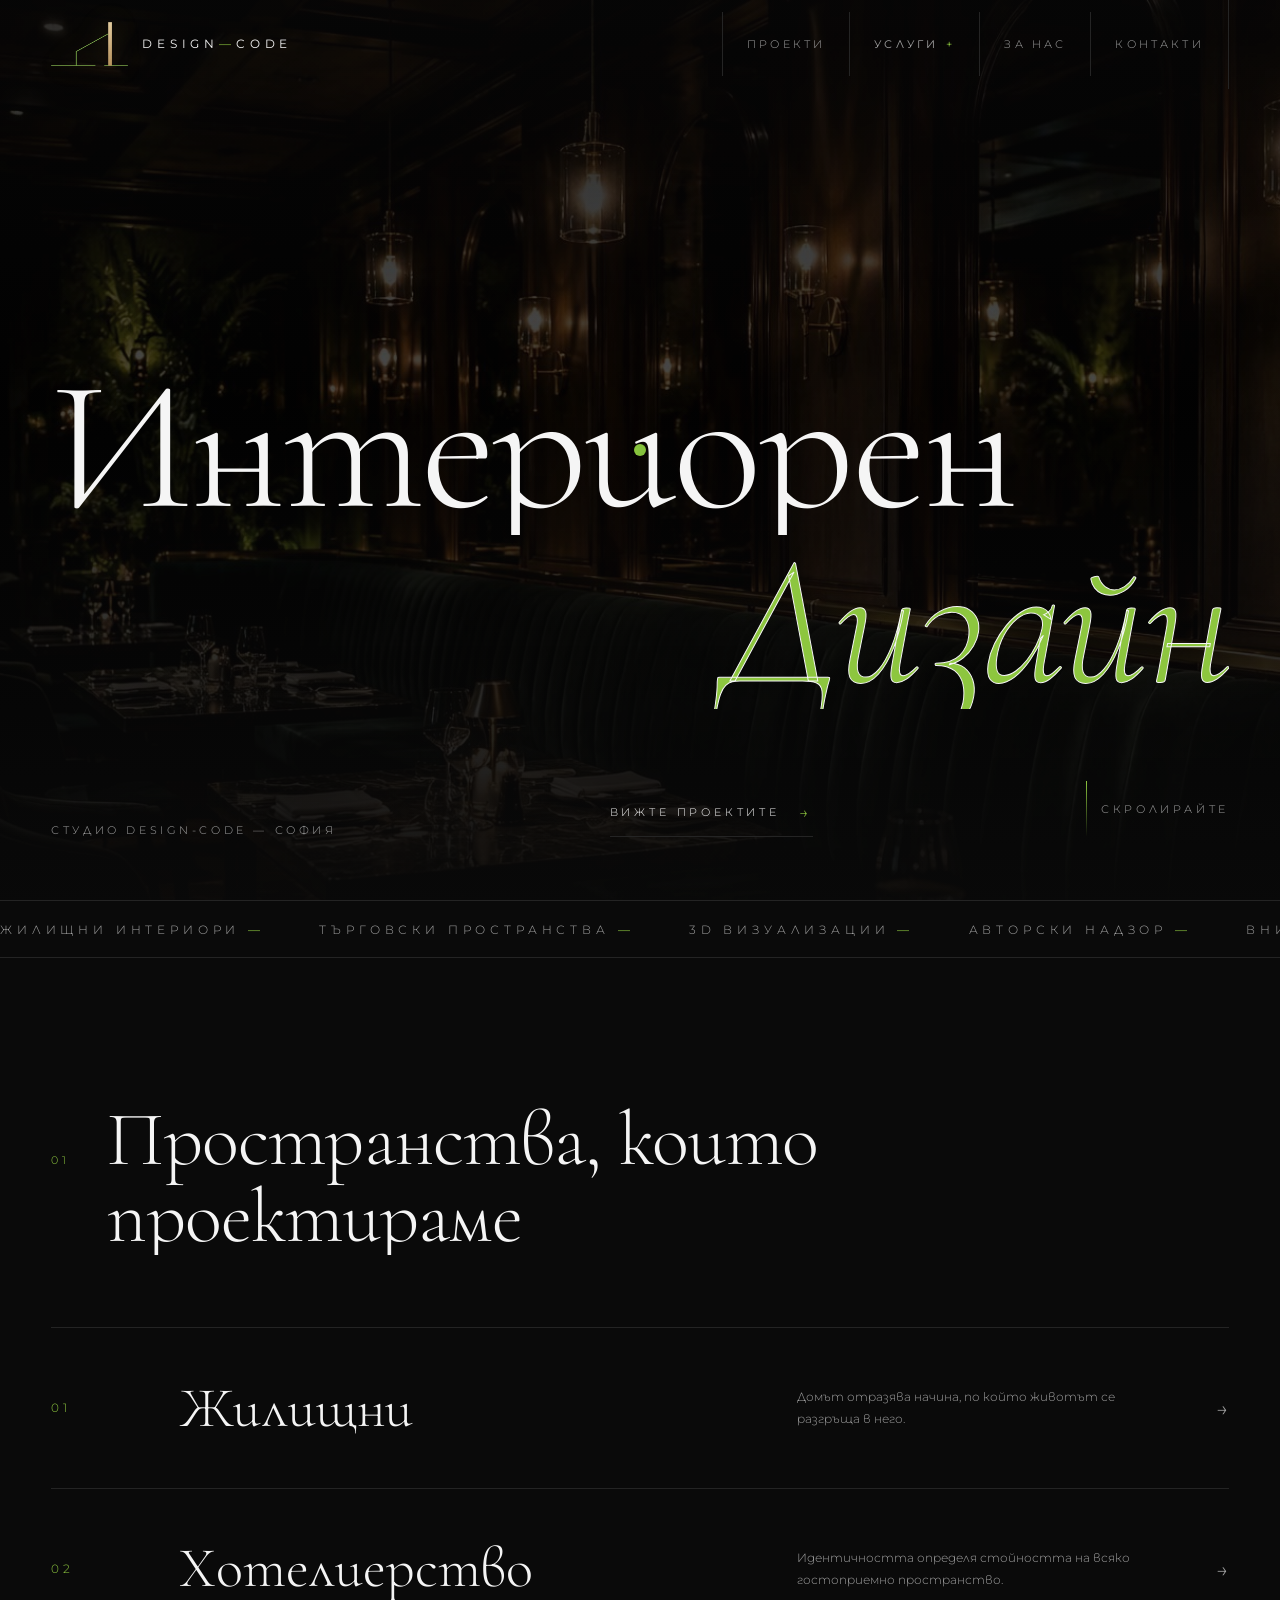
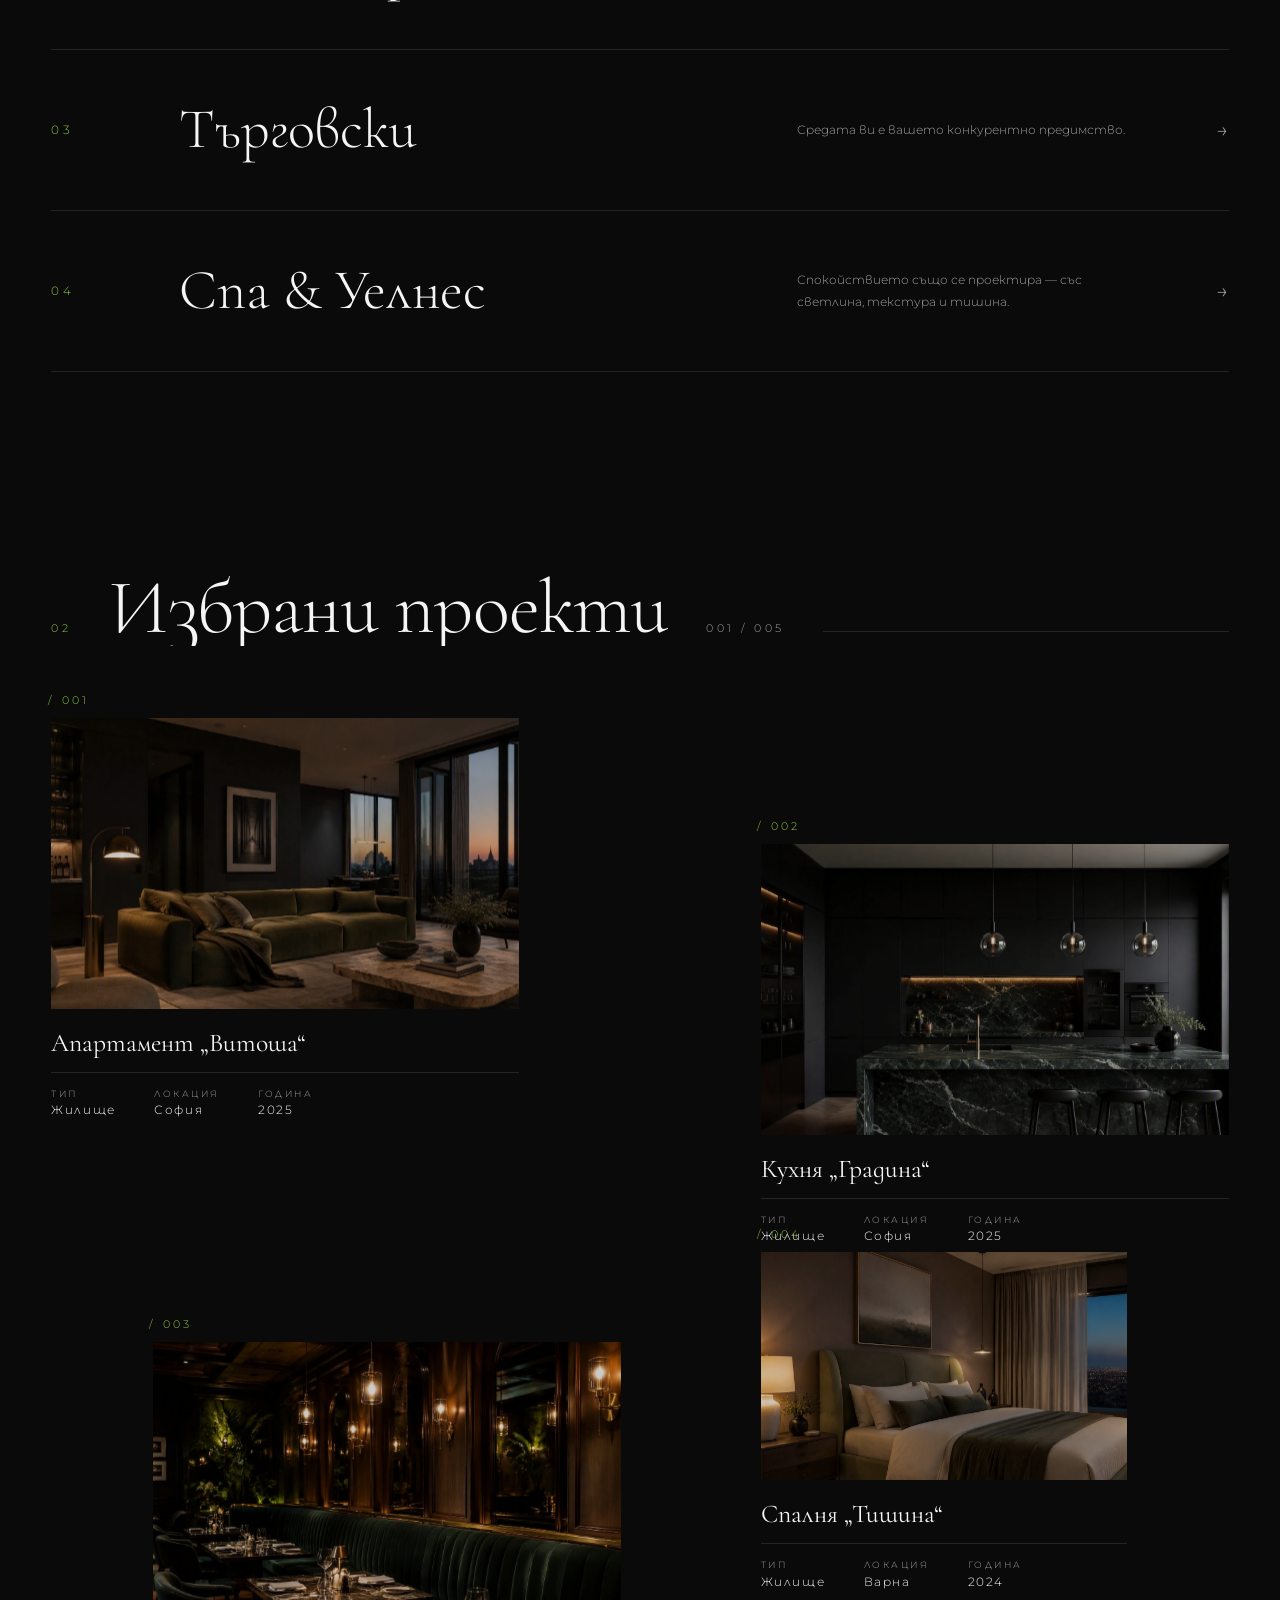
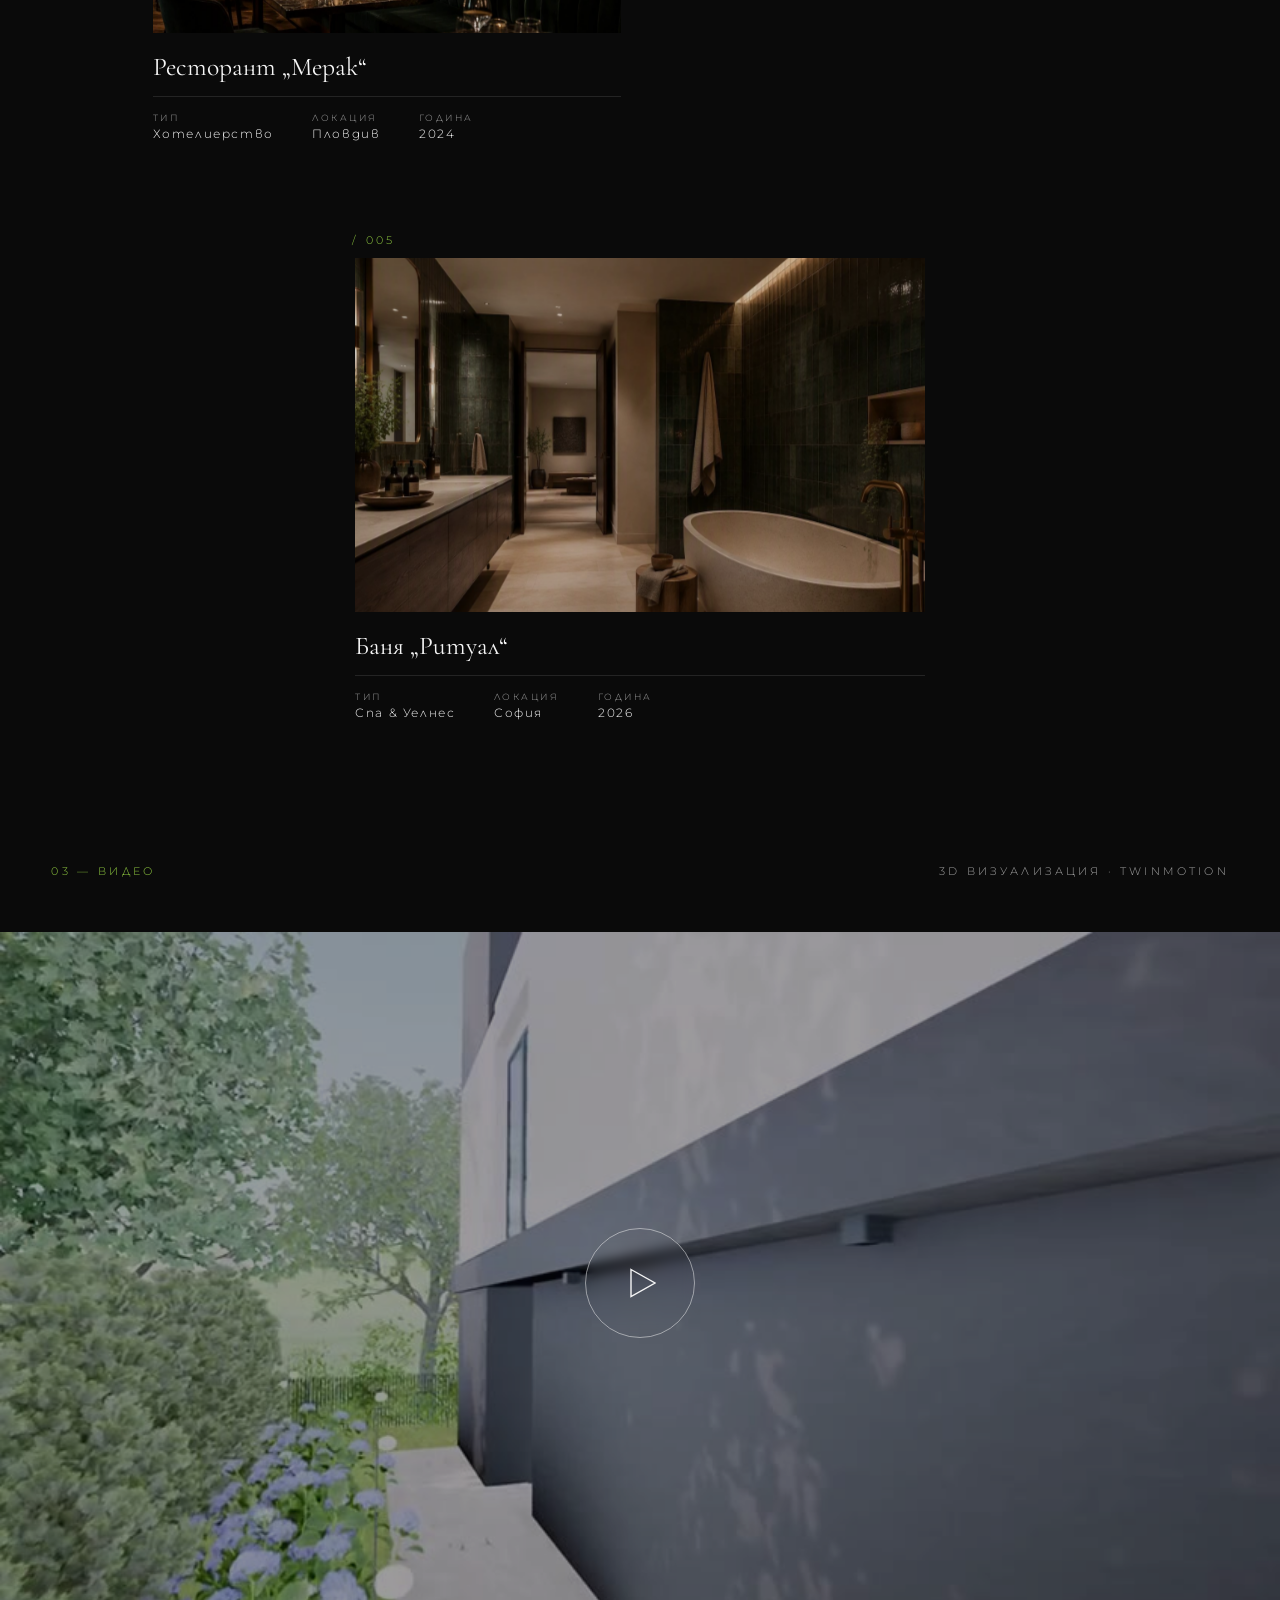
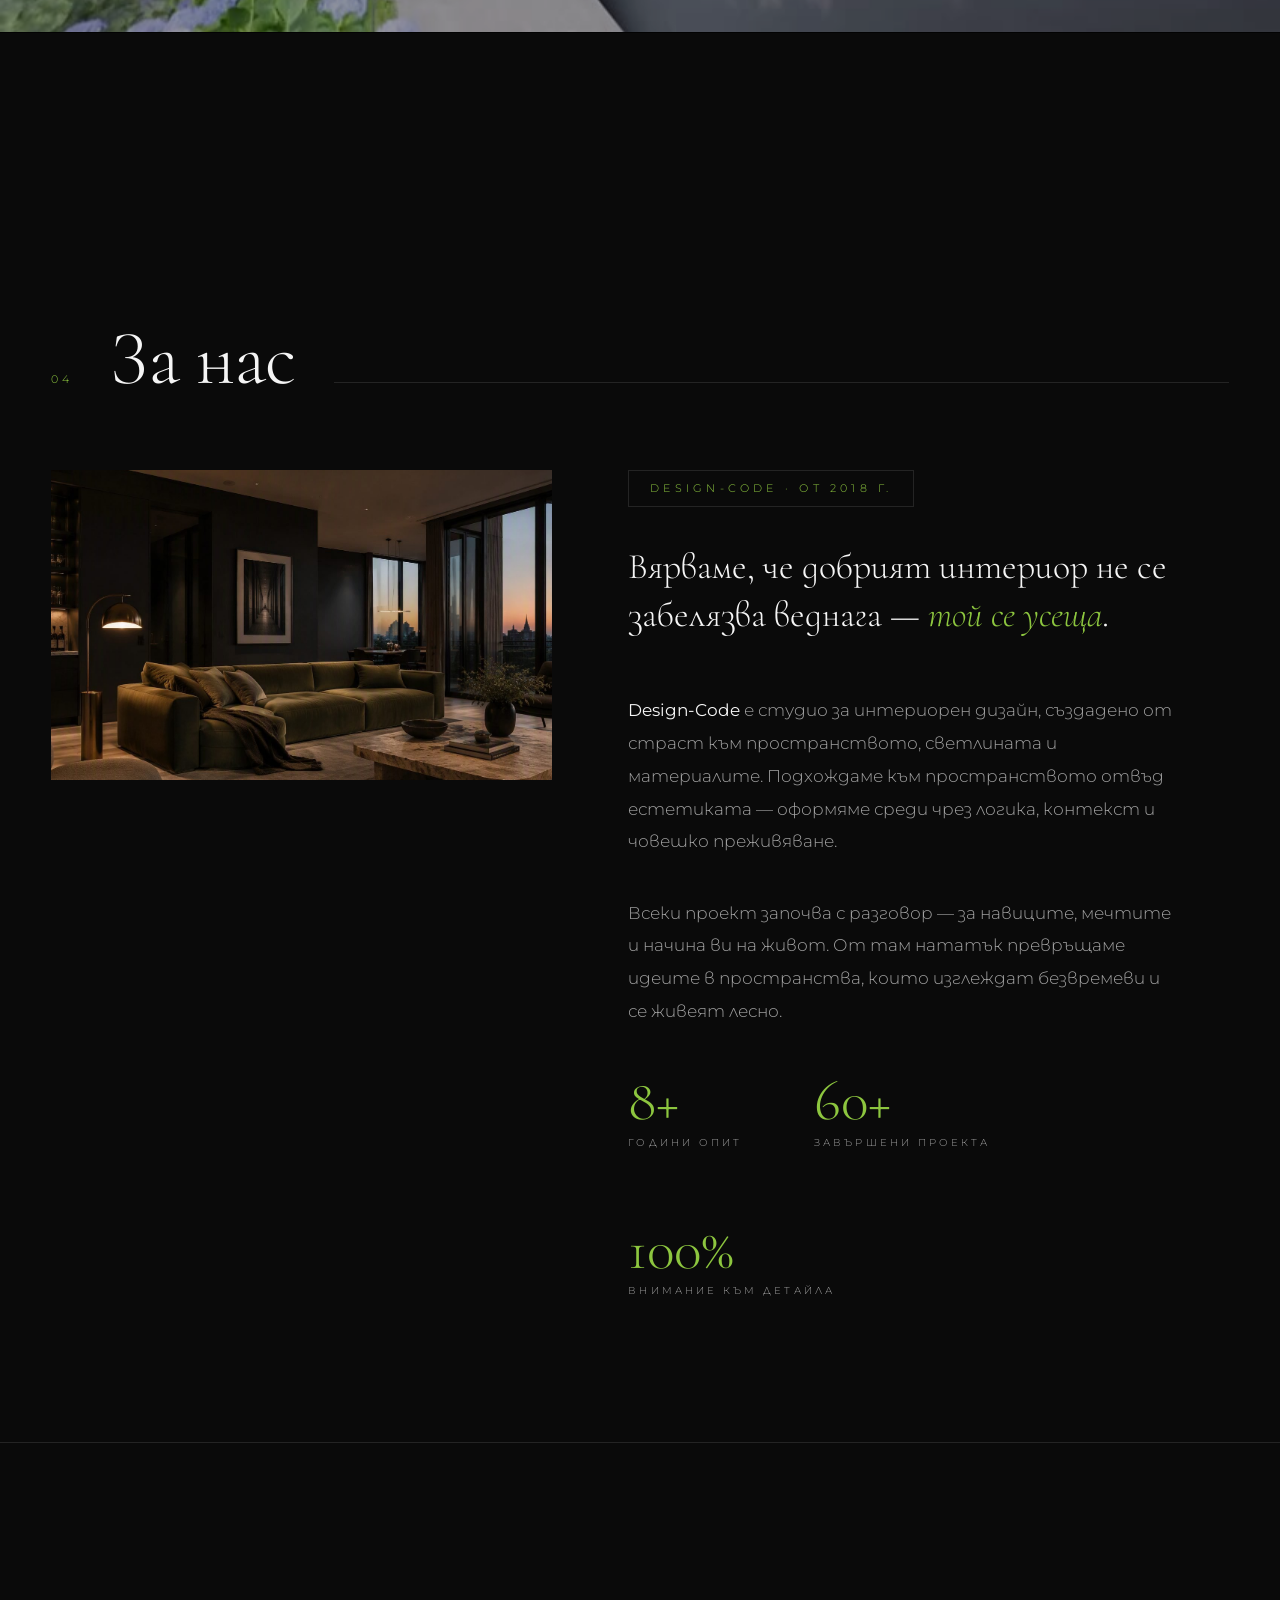
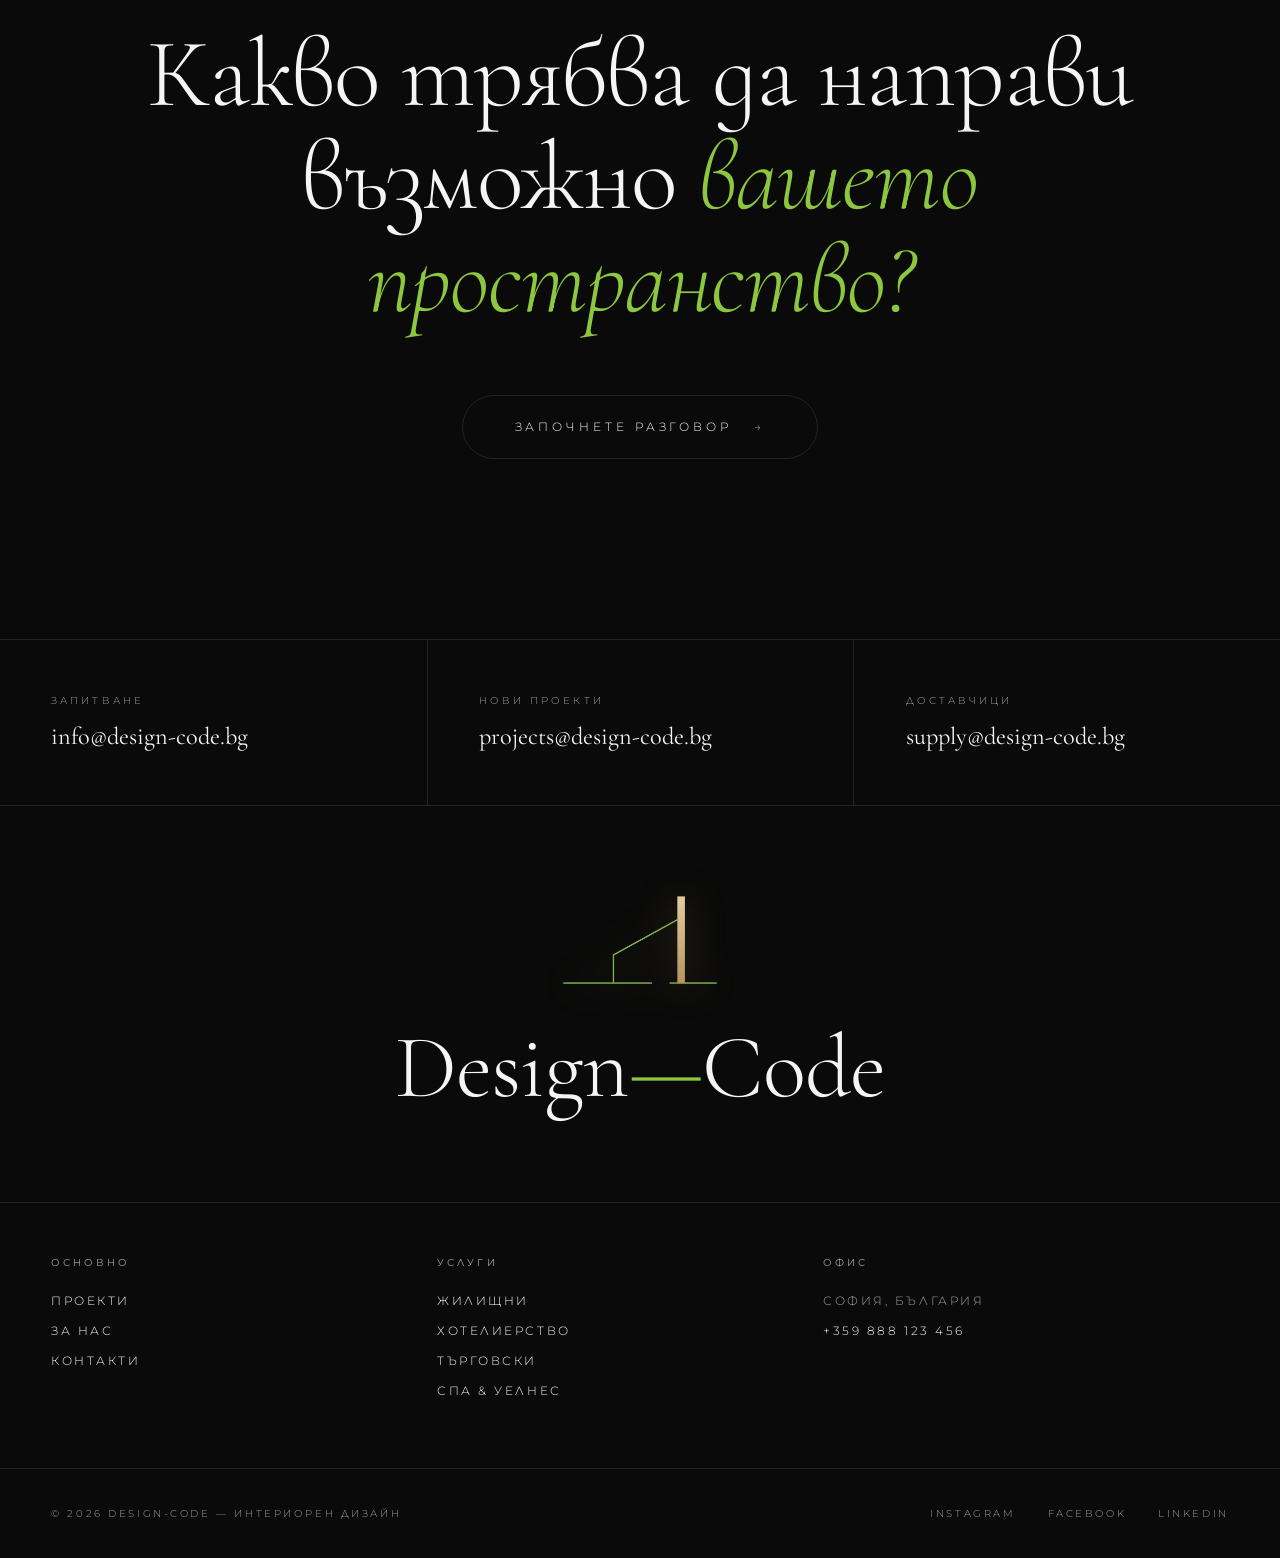
==== commit a330ac5f: "Point video src to uploaded showreel filename" ====
--- a/index.html
+++ b/index.html
@@ -609,7 +609,7 @@
       <span class="showreel__hint">3D визуализация · Twinmotion</span>
     </div>
     <div class="showreel__wrap reveal" data-hover>
-      <video id="reel" src="assets/showreel.mp4" poster="assets/poster.jpg" preload="metadata" playsinline loop></video>
+      <video id="reel" src="assets/Design-Code-showreel-24.5MB.mp4" poster="assets/poster.jpg" preload="metadata" playsinline loop></video>
       <div class="showreel__btn" id="reelBtn">
         <div class="showreel__play">
           <svg width="26" height="30" viewBox="0 0 26 30" fill="none"><path d="M1 1.5 L25 15 L1 28.5 Z" stroke-width="1.4" fill="none"/></svg>
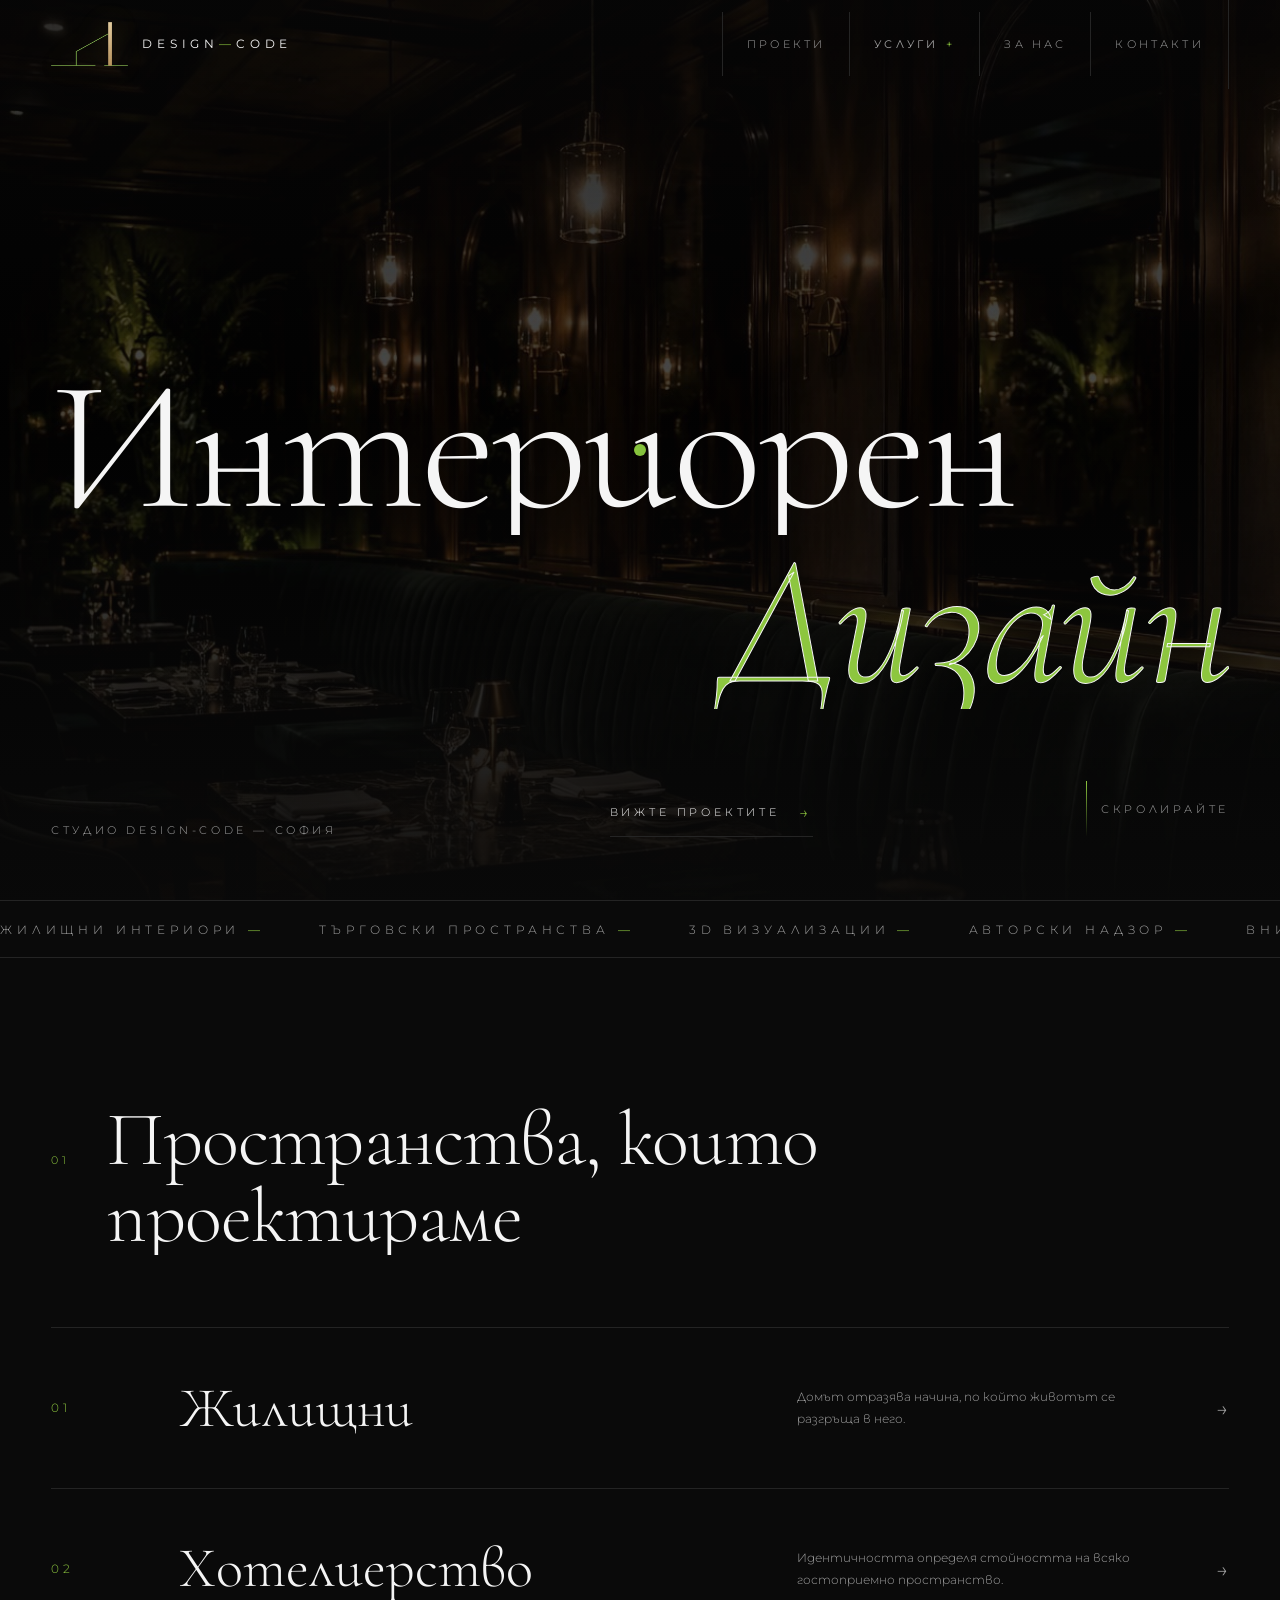
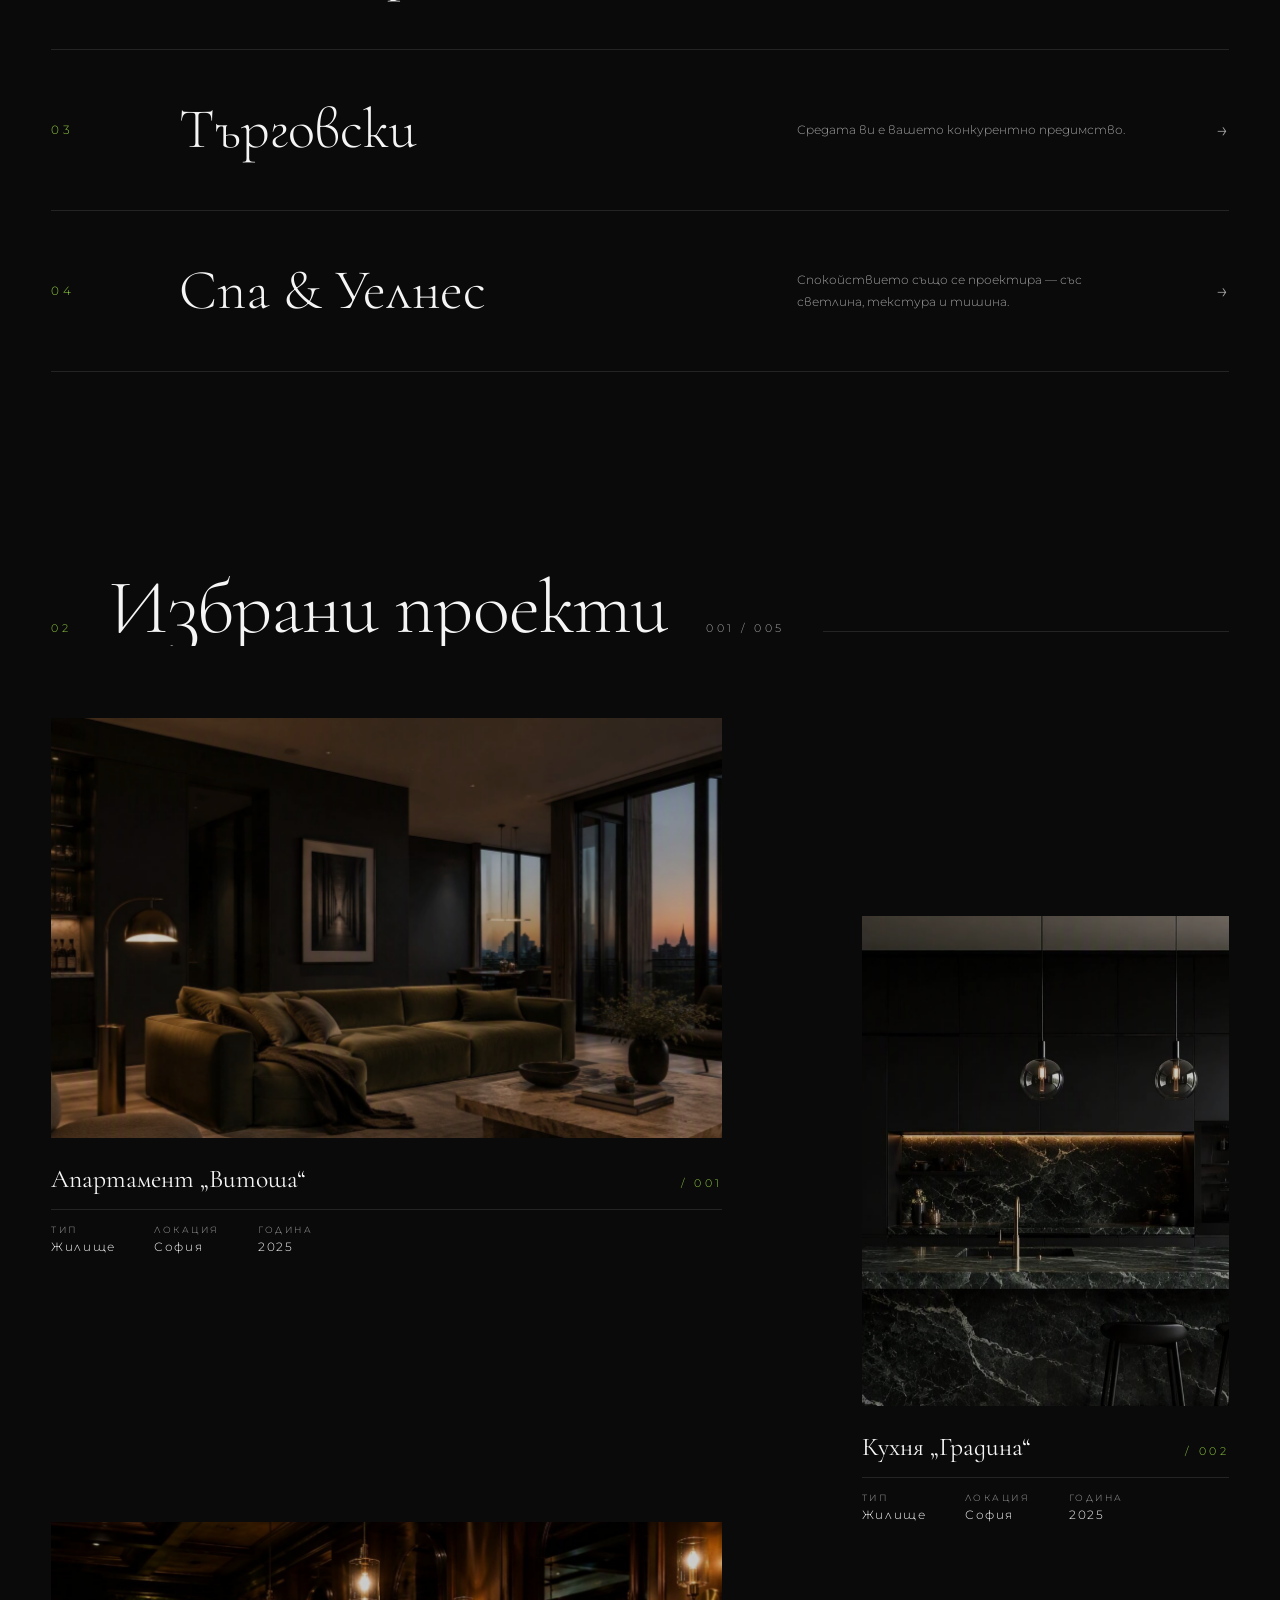
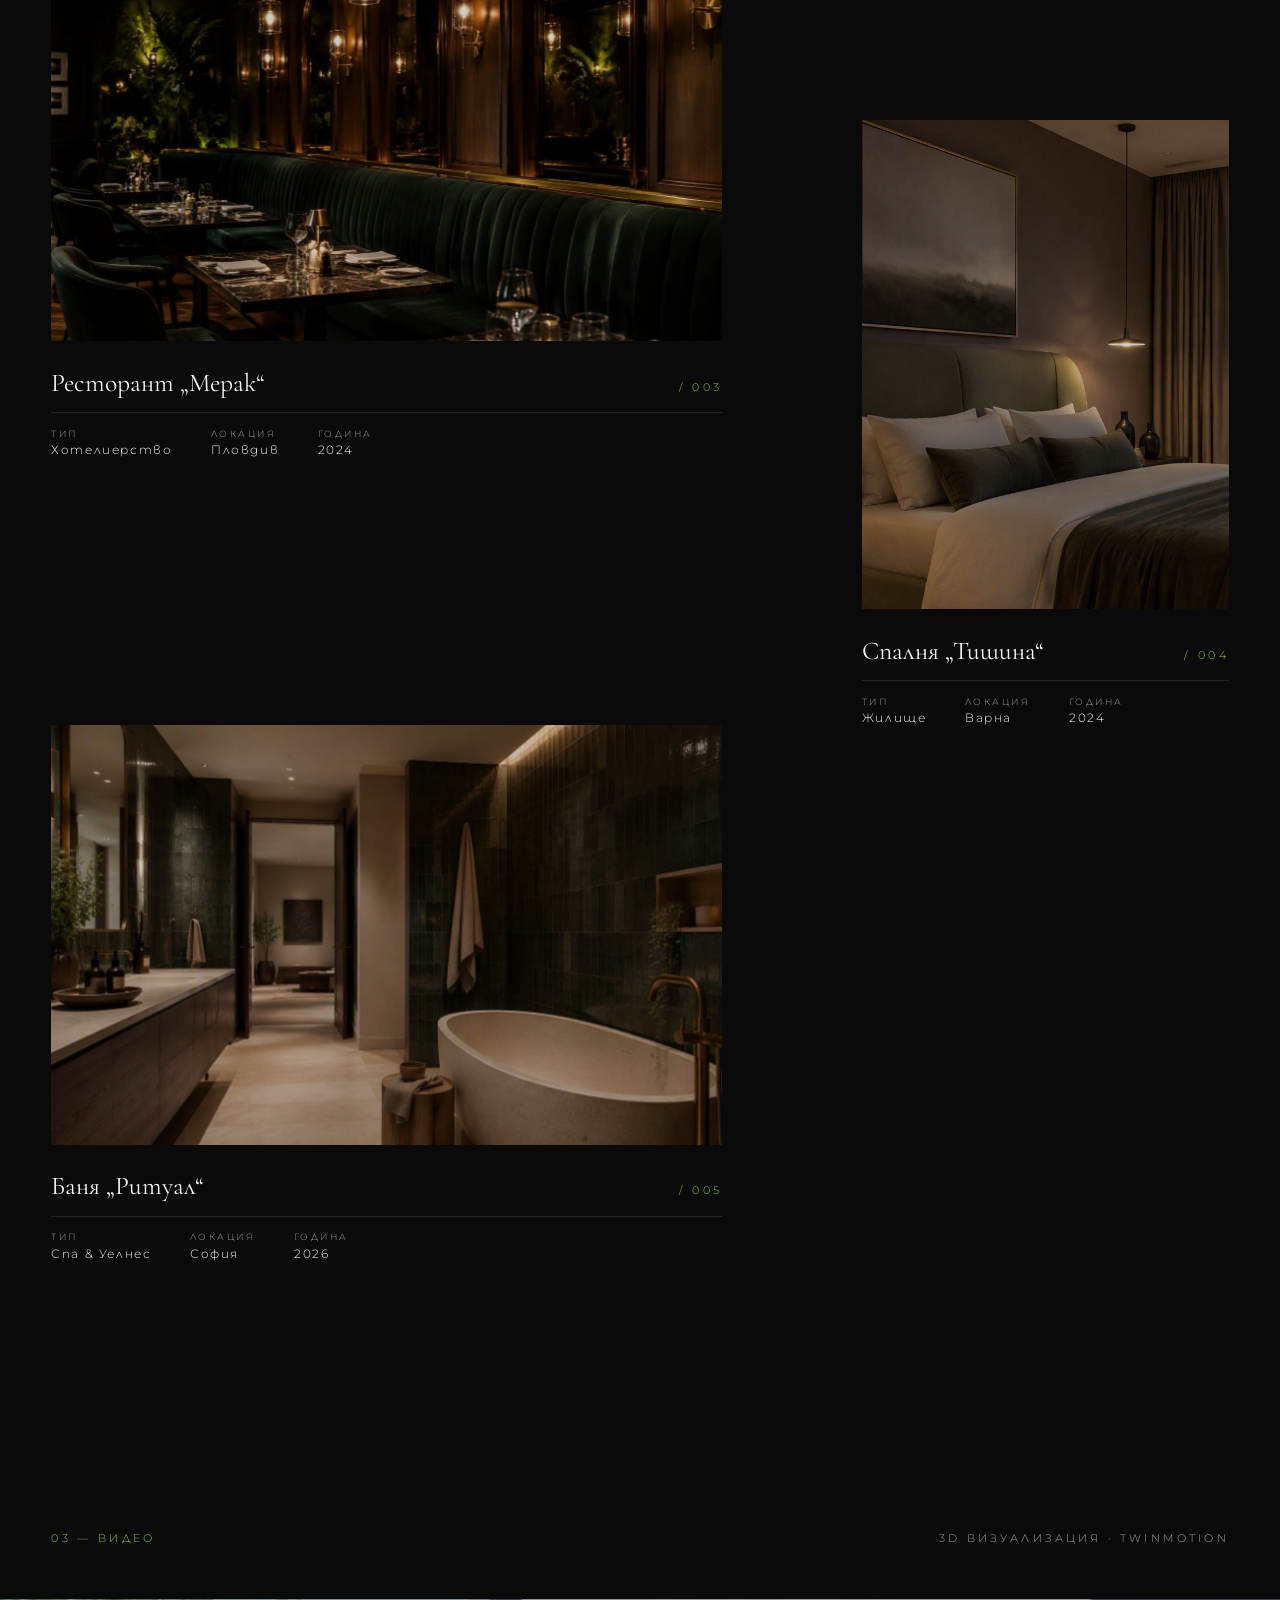
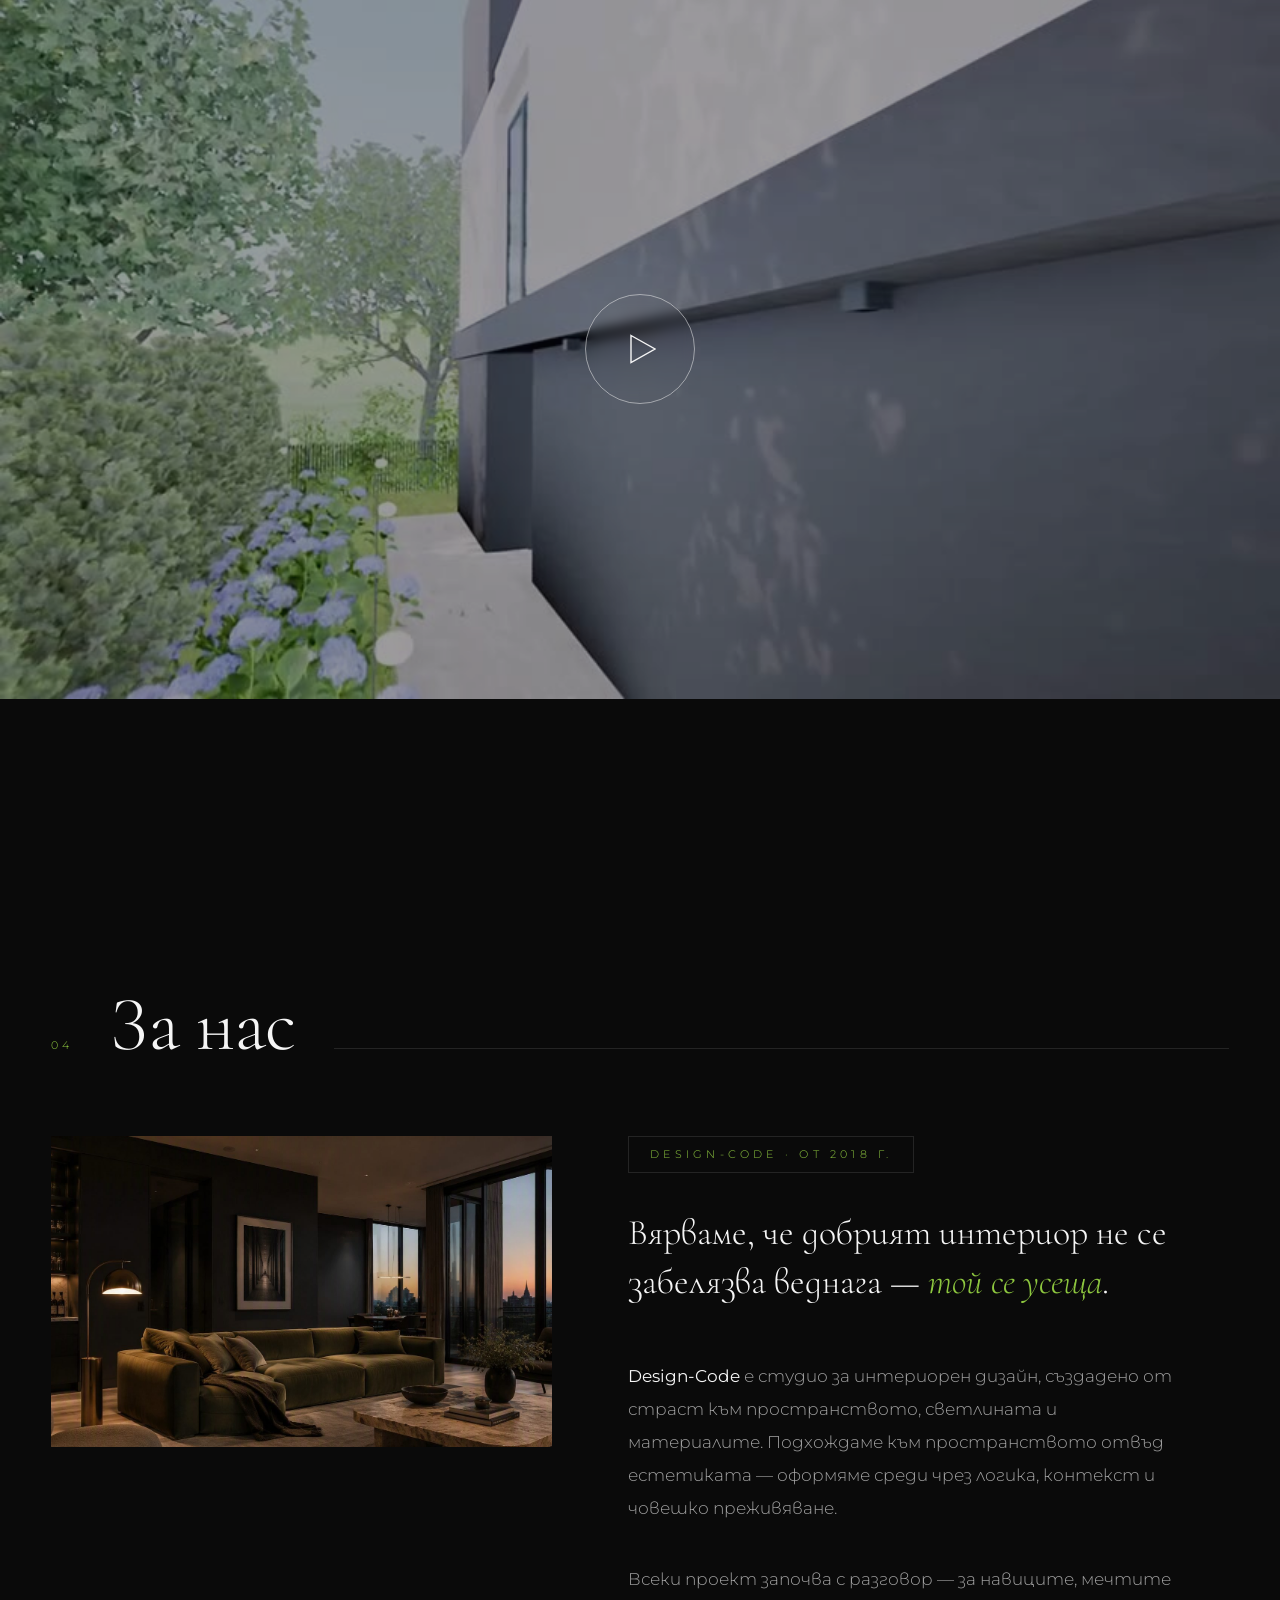
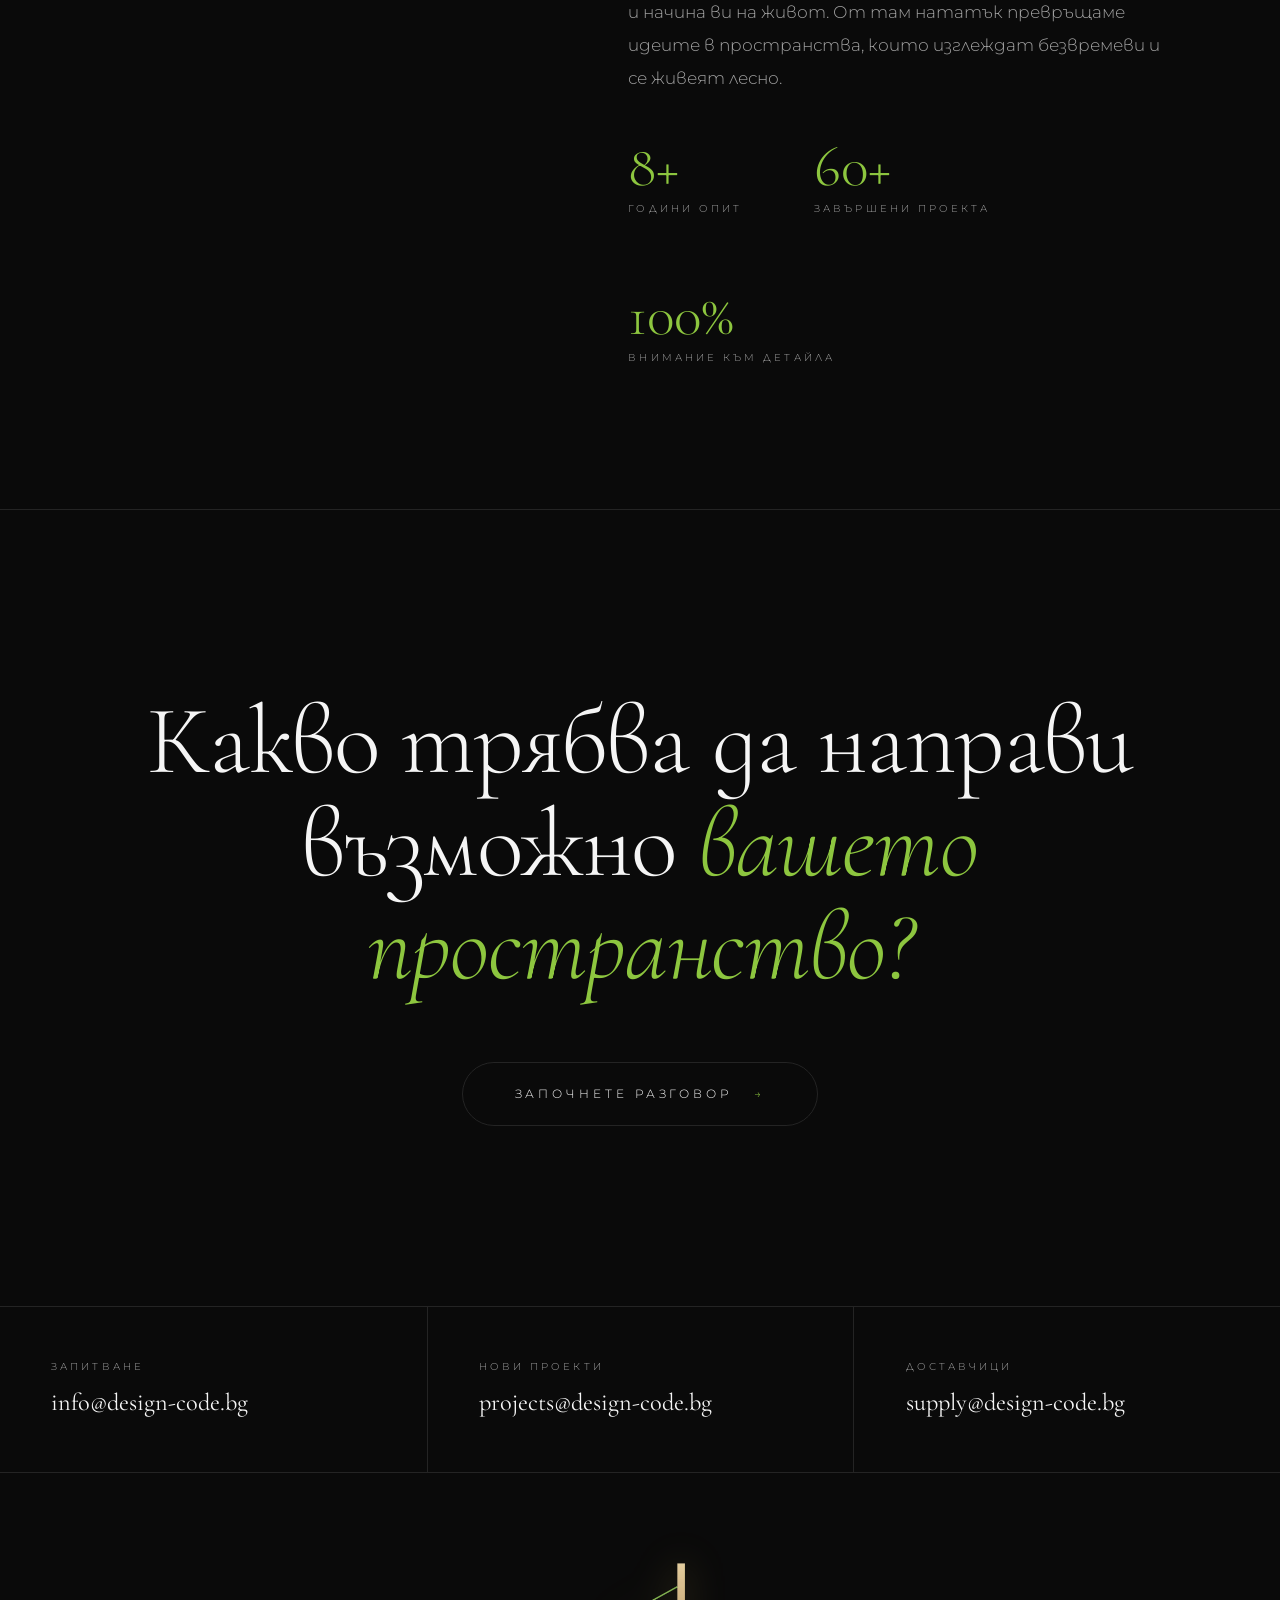
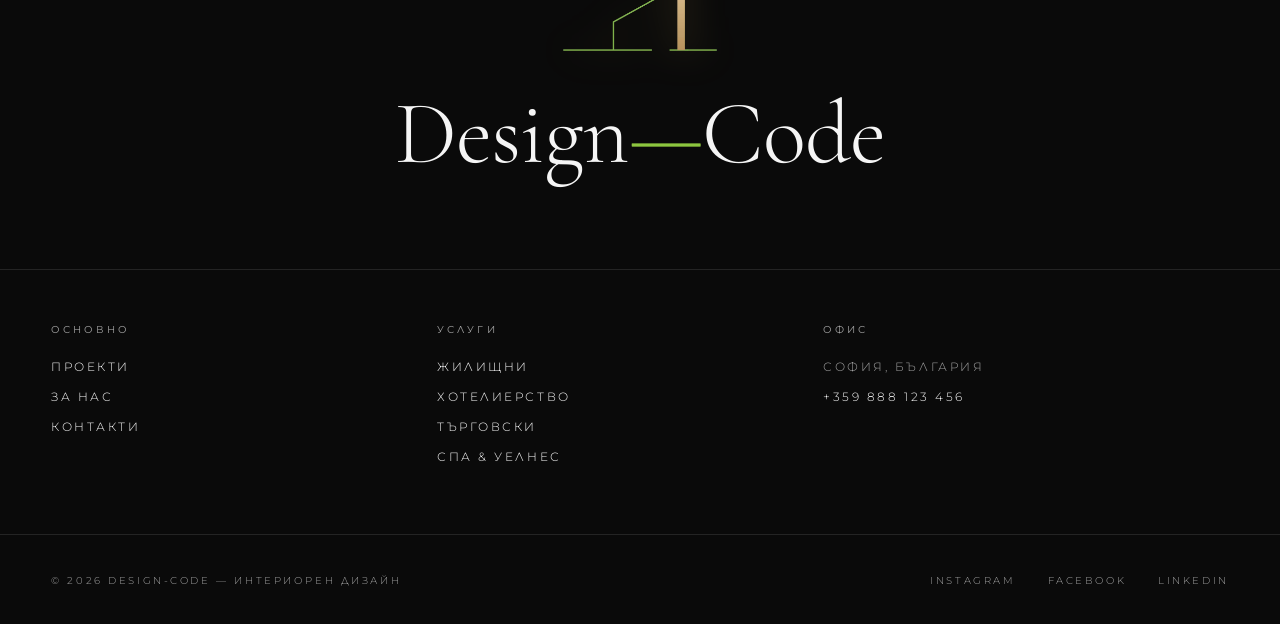
==== commit 376f12b4: "Fix projects layout: two-column rhythm, no overlaps, number beside title" ====
--- a/index.html
+++ b/index.html
@@ -263,16 +263,15 @@
 .space-preview img.active{opacity:1}
 
 /* ---------- projects ---------- */
-.projects{display:grid;grid-template-columns:repeat(12,1fr);gap:7vh 3vw}
-.project{position:relative;display:block}
-.project:nth-child(1){grid-column:1/6}
-.project:nth-child(2){grid-column:8/13;margin-top:14vh}
-.project:nth-child(3){grid-column:2/7;margin-top:4vh}
-.project:nth-child(4){grid-column:8/12;margin-top:-6vh}
-.project:nth-child(5){grid-column:4/10;margin-top:6vh}
+.projects{display:grid;grid-template-columns:repeat(12,1fr);gap:0 3vw}
+.project{position:relative;display:block;margin-bottom:14vh}
+.project:nth-child(odd){grid-column:1/8}
+.project:nth-child(even){grid-column:9/13;padding-top:22vh;margin-bottom:0}
+.project:nth-child(odd) .project__frame{aspect-ratio:16/10}
+.project:nth-child(even) .project__frame{aspect-ratio:3/4}
 .project__frame{overflow:hidden;position:relative}
 .project__frame img{
-  width:100%;height:auto;
+  width:100%;height:100%;object-fit:cover;
   transform:scale(1.12);
   transition:transform 1.4s var(--ease),filter 1.4s var(--ease);
   filter:brightness(.82);
@@ -286,10 +285,10 @@
   background:rgba(10,10,10,.45);opacity:0;transition:opacity .5s;
 }
 .project:hover .project__frame::after{opacity:1}
-.project__info{display:flex;justify-content:space-between;align-items:baseline;margin-top:1.1rem}
+.project__info{display:flex;justify-content:space-between;align-items:baseline;gap:2rem;margin-top:1.6rem}
 .project__name{font-family:var(--serif);font-size:1.6rem;font-weight:400}
 .project__num{
-  position:absolute;top:-1.6rem;left:-.2rem;
+  position:static;flex-shrink:0;
   font-size:.68rem;letter-spacing:.3em;color:var(--accent);
 }
 .project__meta{
@@ -419,7 +418,8 @@
 @media(max-width:960px){
   .nav__links{display:none}
   .burger{display:flex}
-  .projects .project{grid-column:1/13!important;margin-top:0!important}
+  .projects .project{grid-column:1/13!important;padding-top:0!important;margin-bottom:10vh!important}
+  .projects .project__frame{aspect-ratio:16/10!important}
   .space{grid-template-columns:3.4rem 1fr 2rem}
   .space__desc{display:none}
   .space-preview{display:none}
@@ -550,9 +550,8 @@
     </div>
     <div class="projects">
       <a class="project reveal" data-hover href="project-vitosha.html">
-        <span class="project__num">/ 001</span>
         <div class="project__frame"><img src="assets/project-living.jpg" alt="Апартамент Витоша — всекидневна" data-parallax="0.06"></div>
-        <div class="project__info"><h3 class="project__name">Апартамент „Витоша“</h3></div>
+        <div class="project__info"><h3 class="project__name">Апартамент „Витоша“</h3><span class="project__num">/ 001</span></div>
         <dl class="project__meta">
           <div><dt>Тип</dt><dd>Жилище</dd></div>
           <div><dt>Локация</dt><dd>София</dd></div>
@@ -560,9 +559,8 @@
         </dl>
       </a>
       <a class="project reveal" data-d="1" data-hover href="project-gradina.html">
-        <span class="project__num">/ 002</span>
         <div class="project__frame"><img src="assets/project-kitchen.jpg" alt="Кухня Градина" data-parallax="0.06"></div>
-        <div class="project__info"><h3 class="project__name">Кухня „Градина“</h3></div>
+        <div class="project__info"><h3 class="project__name">Кухня „Градина“</h3><span class="project__num">/ 002</span></div>
         <dl class="project__meta">
           <div><dt>Тип</dt><dd>Жилище</dd></div>
           <div><dt>Локация</dt><dd>София</dd></div>
@@ -570,9 +568,8 @@
         </dl>
       </a>
       <a class="project reveal" data-hover href="project-merak.html">
-        <span class="project__num">/ 003</span>
         <div class="project__frame"><img src="assets/project-restaurant.jpg" alt="Ресторант Мерак" data-parallax="0.06"></div>
-        <div class="project__info"><h3 class="project__name">Ресторант „Мерак“</h3></div>
+        <div class="project__info"><h3 class="project__name">Ресторант „Мерак“</h3><span class="project__num">/ 003</span></div>
         <dl class="project__meta">
           <div><dt>Тип</dt><dd>Хотелиерство</dd></div>
           <div><dt>Локация</dt><dd>Пловдив</dd></div>
@@ -580,9 +577,8 @@
         </dl>
       </a>
       <a class="project reveal" data-d="1" data-hover href="project-tishina.html">
-        <span class="project__num">/ 004</span>
         <div class="project__frame"><img src="assets/project-bedroom.jpg" alt="Спалня Тишина" data-parallax="0.06"></div>
-        <div class="project__info"><h3 class="project__name">Спалня „Тишина“</h3></div>
+        <div class="project__info"><h3 class="project__name">Спалня „Тишина“</h3><span class="project__num">/ 004</span></div>
         <dl class="project__meta">
           <div><dt>Тип</dt><dd>Жилище</dd></div>
           <div><dt>Локация</dt><dd>Варна</dd></div>
@@ -590,9 +586,8 @@
         </dl>
       </a>
       <a class="project reveal" data-hover href="project-ritual.html">
-        <span class="project__num">/ 005</span>
         <div class="project__frame"><img src="assets/project-bathroom.jpg" alt="Баня Ритуал" data-parallax="0.06"></div>
-        <div class="project__info"><h3 class="project__name">Баня „Ритуал“</h3></div>
+        <div class="project__info"><h3 class="project__name">Баня „Ритуал“</h3><span class="project__num">/ 005</span></div>
         <dl class="project__meta">
           <div><dt>Тип</dt><dd>Спа &amp; Уелнес</dd></div>
           <div><dt>Локация</dt><dd>София</dd></div>
